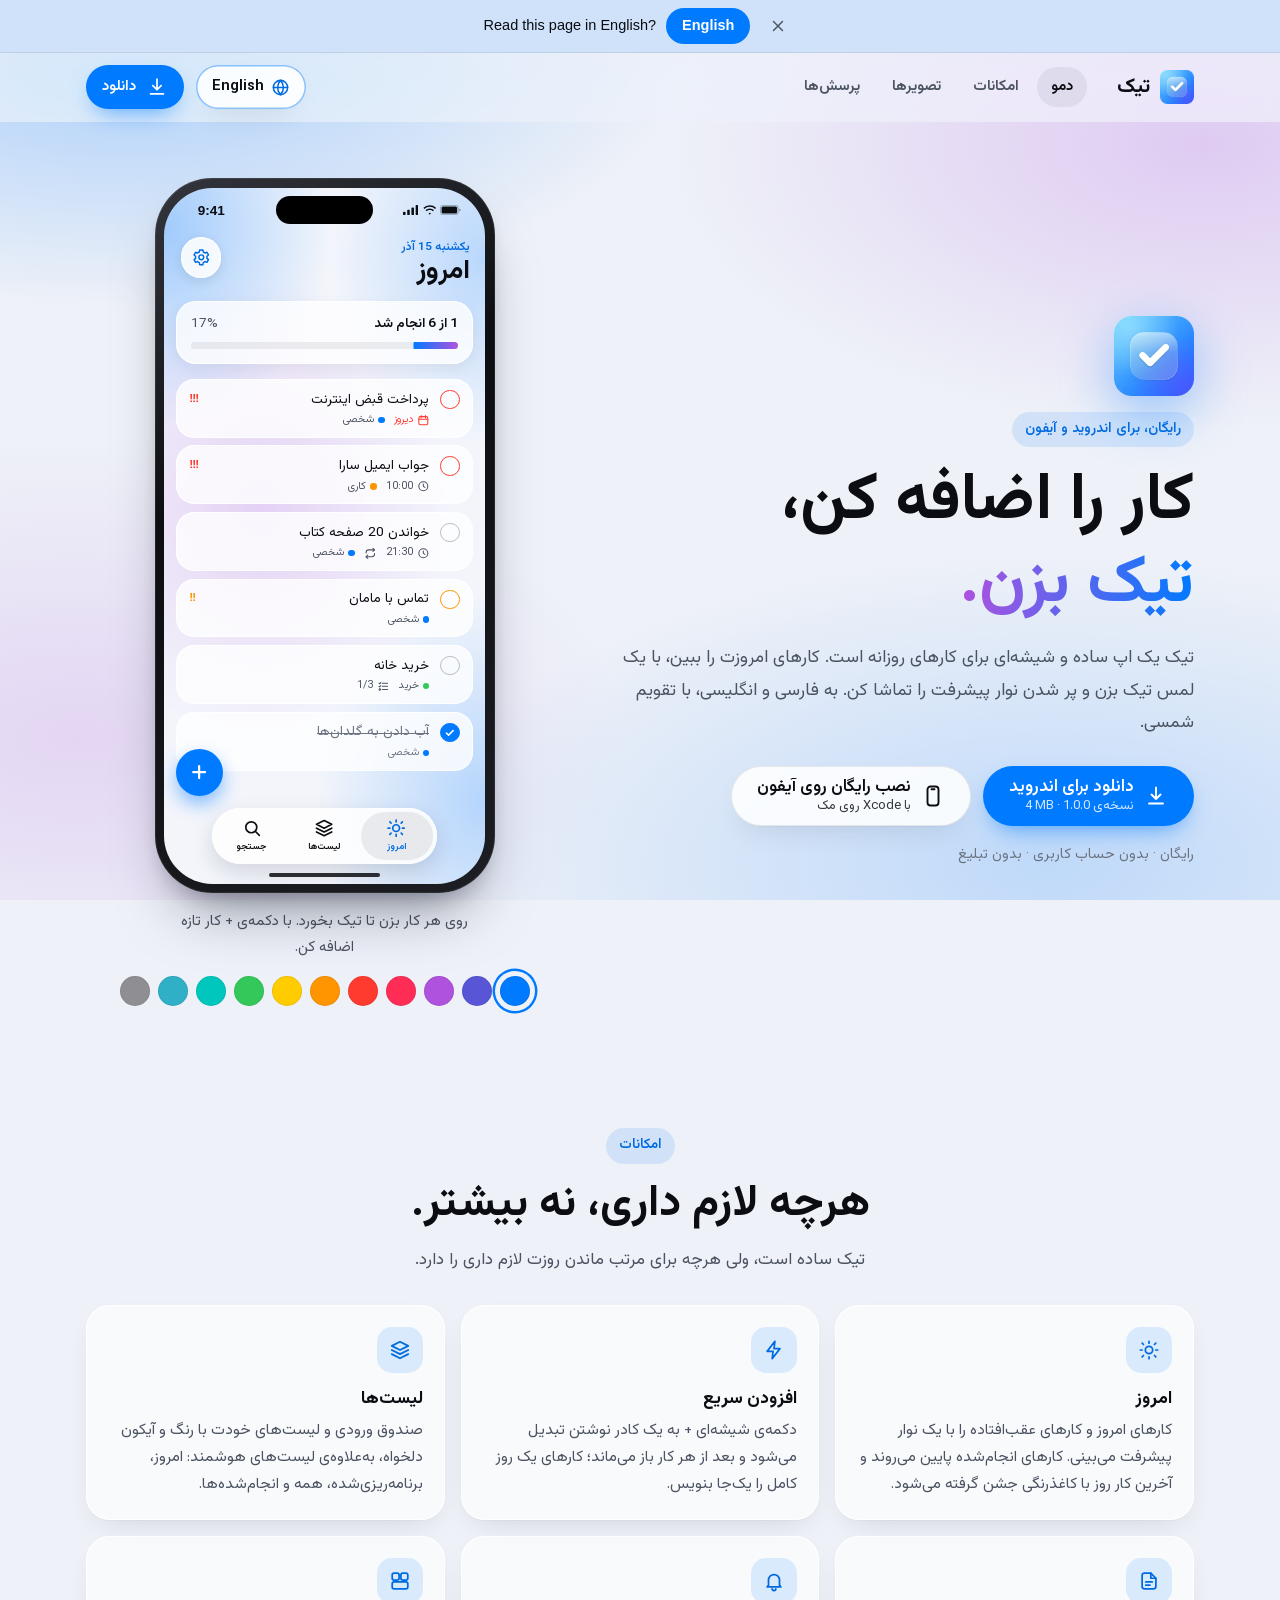
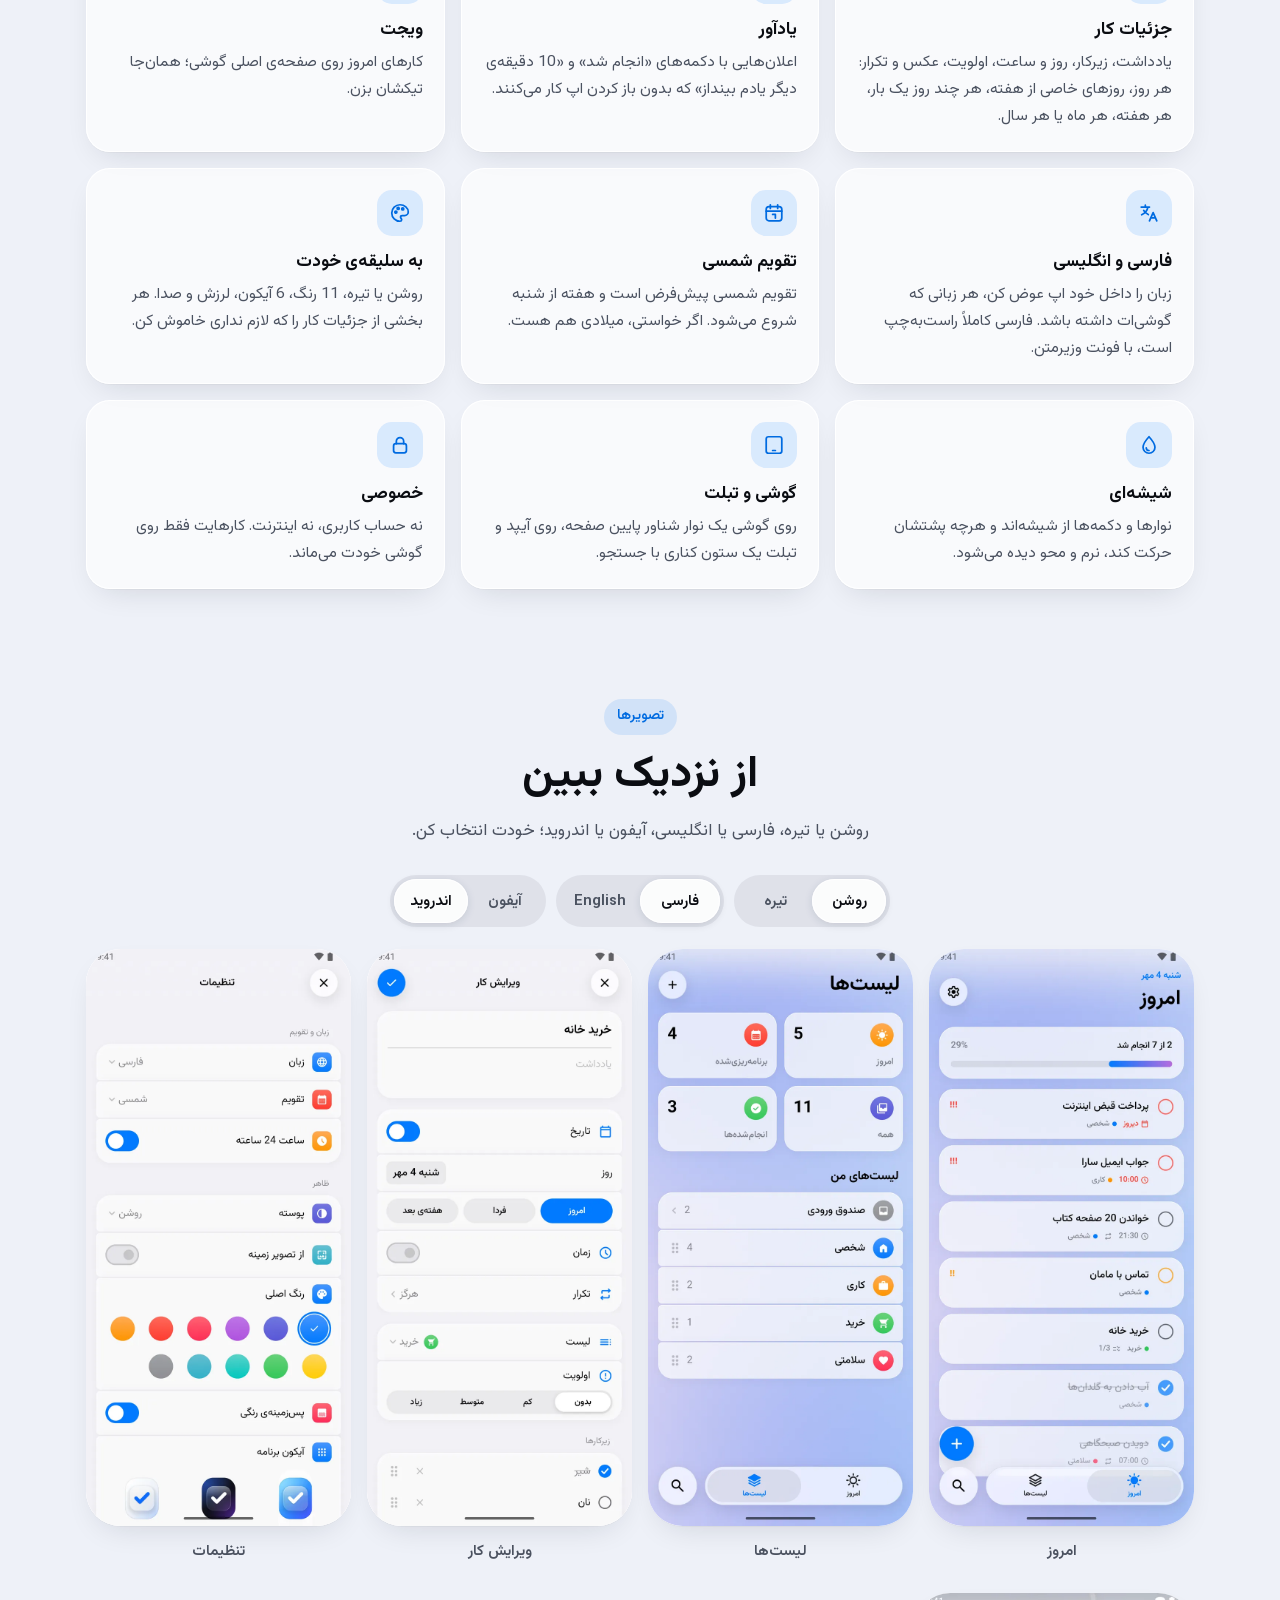
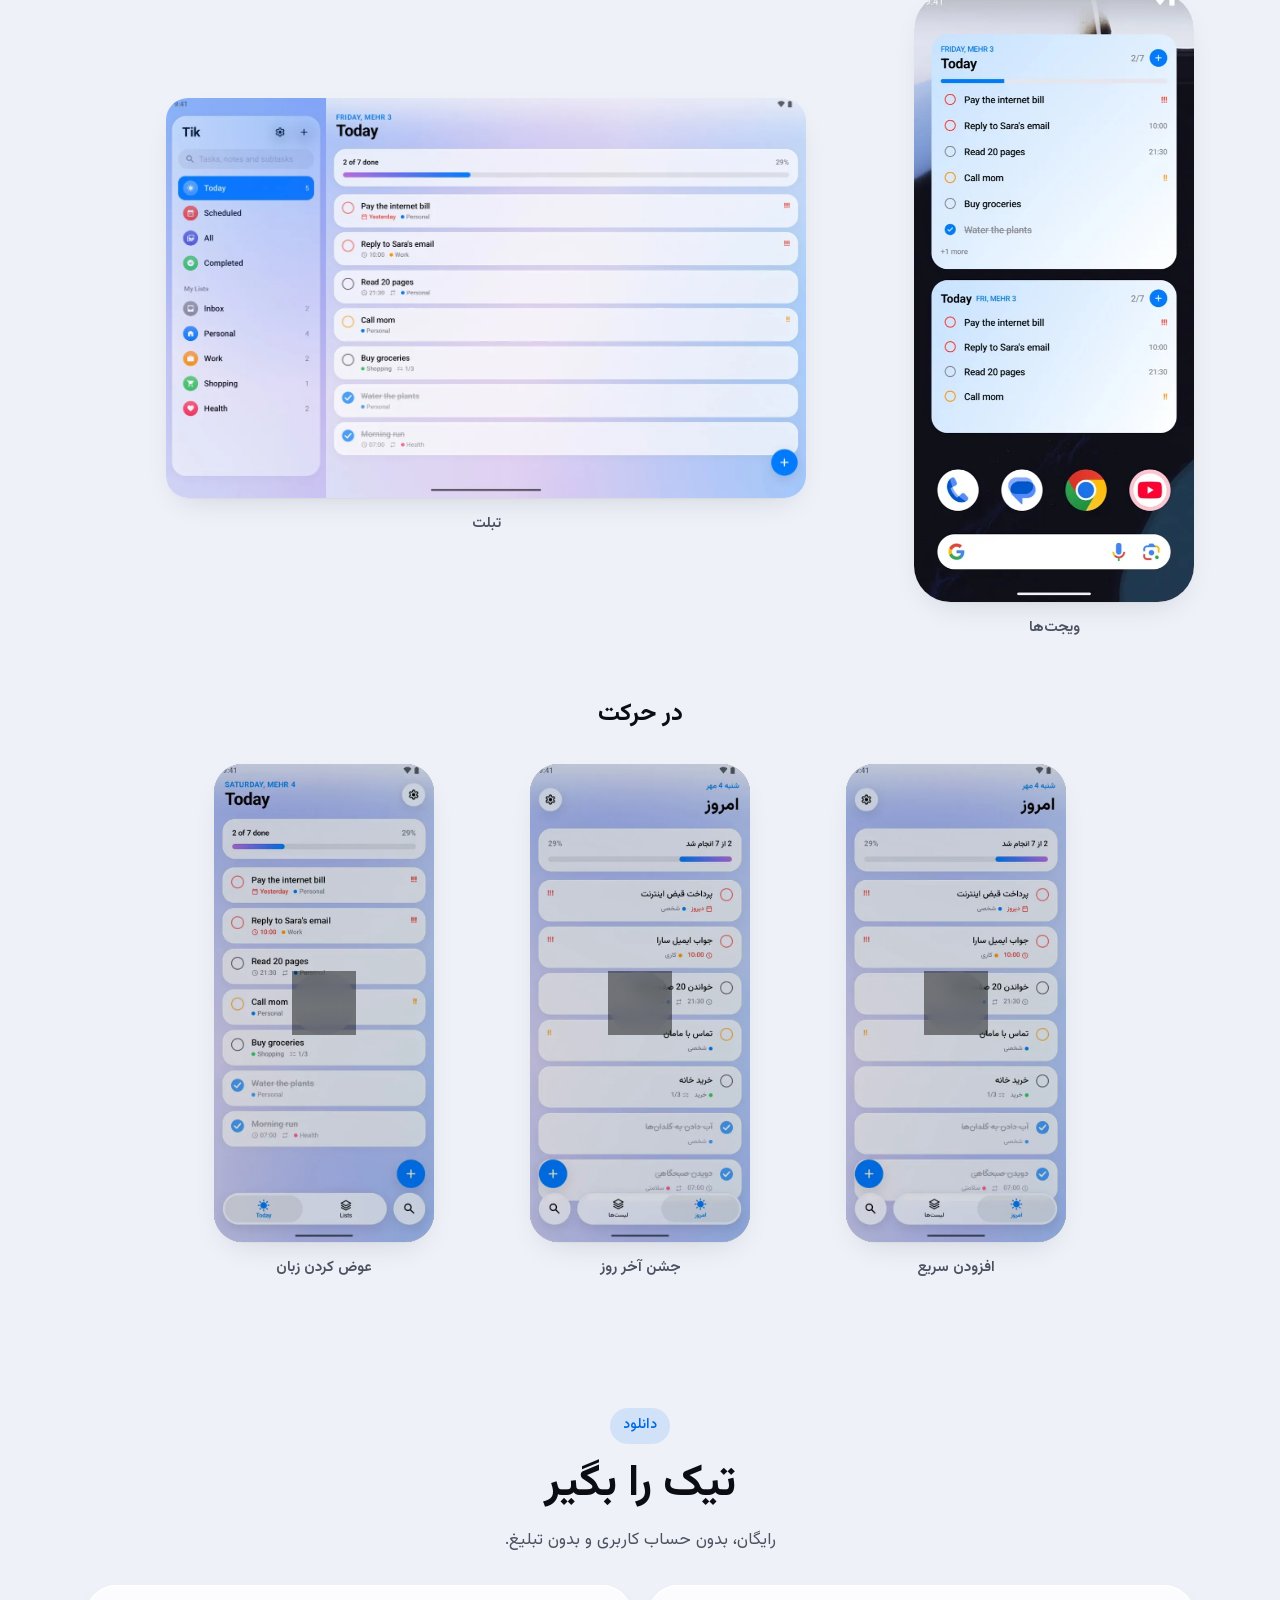
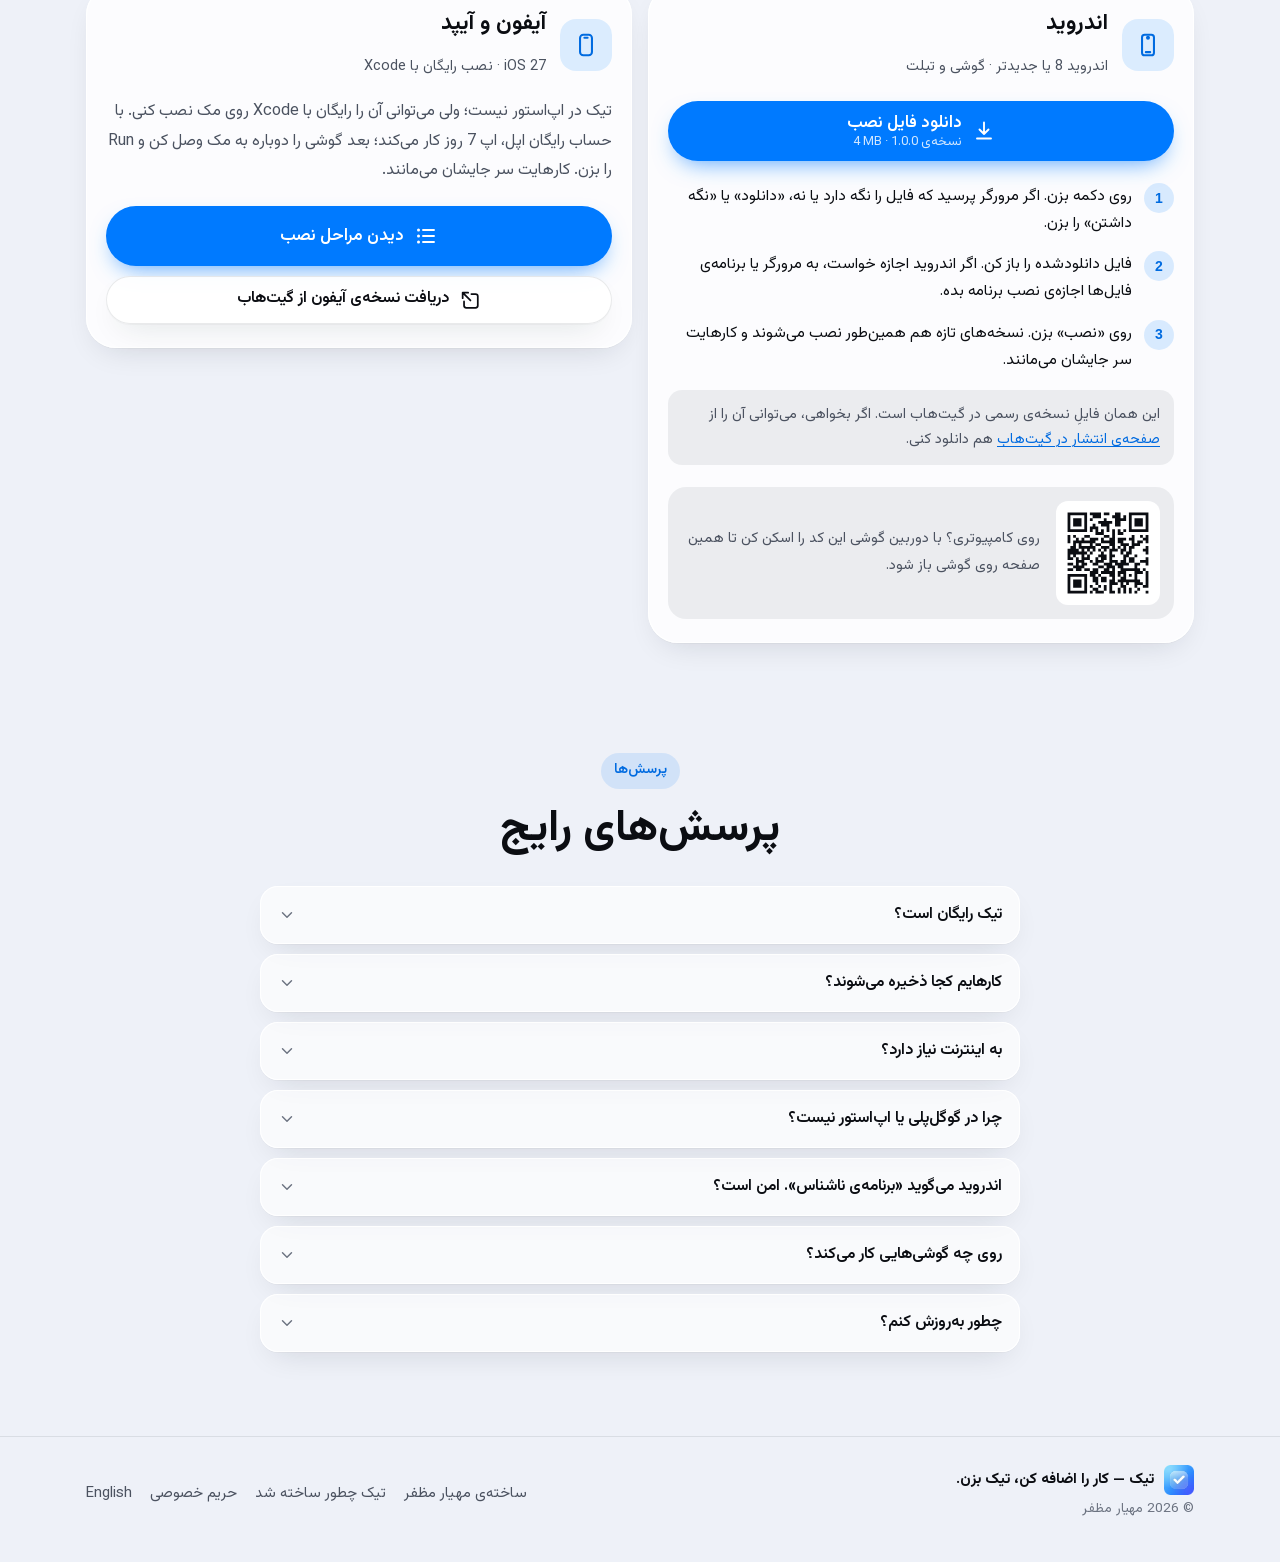
==== index.html @ b5f02477 "Add the Tik website Farsi and English pages for Tik, built phone first: a live demo of the Today scr" ====
<!DOCTYPE html>
<html lang="fa" dir="rtl">
<head>
<meta charset="utf-8">
<meta name="viewport" content="width=device-width, initial-scale=1, viewport-fit=cover">
<script>
/* Runs before the page is drawn: the remembered language, the "English?" bar,
   the visitor's phone, in-app browsers and the saved color. */
(function () {
  var r = document.documentElement, L = r.lang, saved = {};
  try {
    if (/[?&]lang=fa\b/.test(location.search)) {
      localStorage.setItem('tik-lang', 'fa');
      history.replaceState(null, '', location.pathname + location.hash);
    }
    saved.lang = localStorage.getItem('tik-lang');
    saved.bar = localStorage.getItem('tik-langbar');
    saved.accent = localStorage.getItem('tik-accent');
  } catch (e) {}
  if (L === 'fa' && saved.lang === 'en') { location.replace('/en' + location.pathname + location.hash); return; }
  var langs = navigator.languages && navigator.languages.length ? navigator.languages : [navigator.language || ''];
  var fa = false;
  for (var i = 0; i < langs.length; i++) if (/^fa\b/i.test(langs[i])) fa = true;
  if (saved.bar !== 'closed' && ((L === 'fa' && !fa) || (L === 'en' && fa && saved.lang !== 'en'))) r.className += ' show-langbar';
  var ua = navigator.userAgent || '';
  r.setAttribute('data-device', /Android/i.test(ua) ? 'android' : (/iPhone|iPad|iPod/i.test(ua) || (/Macintosh/.test(ua) && navigator.maxTouchPoints > 1)) ? 'iphone' : 'other');
  if (/Telegram|Instagram|FBAN|FBAV|Line\/|; wv\)/i.test(ua) || window.TelegramWebviewProxy) r.className += ' inapp';
  if (saved.accent && /^[a-z]+$/.test(saved.accent)) r.setAttribute('data-accent', saved.accent);
  r.className += ' js';
})();
</script>

<title>تیک — اپ ساده&zwnj;ی کارهای روزانه برای اندروید و آیفون</title>
<meta name="description" content="تیک یک اپ رایگان و ساده برای کارهای روزانه است، برای اندروید و آیفون: شیشه&zwnj;ای و آرام، فارسی و انگلیسی با تقویم شمسی، با یادآور و ویجت. بدون حساب کاربری و بدون تبلیغ.">
<meta name="author" content="مهیار مظفر">
<link rel="canonical" href="https://tik.mahyarmozafar.ir/">
<link rel="alternate" hreflang="fa" href="https://tik.mahyarmozafar.ir/">
<link rel="alternate" hreflang="en" href="https://tik.mahyarmozafar.ir/en/">
<link rel="alternate" hreflang="x-default" href="https://tik.mahyarmozafar.ir/">
<meta name="color-scheme" content="light dark">
<meta name="theme-color" media="(prefers-color-scheme: light)" content="#EEF1F8">
<meta name="theme-color" media="(prefers-color-scheme: dark)" content="#07080D">
<link rel="icon" href="/favicon.ico" sizes="16x16 32x32 48x48">
<link rel="icon" type="image/png" sizes="96x96" href="/assets/icons/favicon-96.png">
<link rel="apple-touch-icon" href="/assets/icons/apple-touch-icon.png">
<link rel="manifest" href="/site.webmanifest">
<link rel="preload" href="/assets/fonts/vazirmatn-arabic-400.woff2" as="font" type="font/woff2" crossorigin>
<link rel="preload" href="/assets/fonts/vazirmatn-arabic-700.woff2" as="font" type="font/woff2" crossorigin>
<link rel="stylesheet" href="/css/style.css">

<meta property="og:type" content="website">
<meta property="og:site_name" content="تیک">
<meta property="og:locale" content="fa_IR">
<meta property="og:locale:alternate" content="en_US">
<meta property="og:title" content="تیک — کار را اضافه کن، تیک بزن.">
<meta property="og:description" content="اپ ساده و شیشه&zwnj;ای کارهای روزانه برای اندروید و آیفون. فارسی و انگلیسی، با تقویم شمسی. رایگان، بدون حساب کاربری و بدون تبلیغ.">
<meta property="og:url" content="https://tik.mahyarmozafar.ir/">
<meta property="og:image" content="https://tik.mahyarmozafar.ir/assets/og/og-fa.jpg">
<meta property="og:image:width" content="1200">
<meta property="og:image:height" content="630">
<meta property="og:image:alt" content="اپ تیک روی آیفون و اندروید">
<meta name="twitter:card" content="summary_large_image">

<script type="application/ld+json">
{
  "@context": "https://schema.org",
  "@type": "MobileApplication",
  "name": "تیک",
  "alternateName": "Tik",
  "url": "https://tik.mahyarmozafar.ir/",
  "description": "یک اپ ساده و شیشه‌ای برای کارهای روزانه، برای اندروید و آیفون.",
  "inLanguage": ["fa", "en"],
  "applicationCategory": "ProductivityApplication",
  "operatingSystem": "Android 8.0+, iOS 27",
  "softwareVersion": "1.0.0",
  "downloadUrl": "https://tik.mahyarmozafar.ir/download/Tik.apk",
  "image": "https://tik.mahyarmozafar.ir/assets/icons/icon-512.png",
  "screenshot": "https://tik.mahyarmozafar.ir/assets/shots/ios/fa-light-today.webp",
  "isAccessibleForFree": true,
  "offers": { "@type": "Offer", "price": "0", "priceCurrency": "USD" },
  "author": { "@type": "Person", "name": "Mahyar Mozafar", "url": "https://mahyarmozafar.ir/" }
}
</script>
<script src="/js/main.js" defer></script>
<script src="/js/demo.js" defer></script>
</head>
<body class="has-tabbar">
<svg width="0" height="0" style="position:absolute" aria-hidden="true" focusable="false">
  <symbol id="i-globe" viewBox="0 0 24 24"><circle cx="12" cy="12" r="9"/><path d="M3 12h18M12 3c2.4 2.6 3.7 5.6 3.7 9s-1.3 6.4-3.7 9c-2.4-2.6-3.7-5.6-3.7-9S9.6 5.6 12 3z"/></symbol>
  <symbol id="i-download" viewBox="0 0 24 24"><path d="M12 3.5v11.5M7.5 10.5 12 15l4.5-4.5M5 19.5h14"/></symbol>
  <symbol id="i-iphone" viewBox="0 0 24 24"><rect x="6.5" y="2.5" width="11" height="19" rx="3"/><path d="M10.5 5.3h3"/></symbol>
  <symbol id="i-android" viewBox="0 0 24 24"><rect x="6.5" y="2.5" width="11" height="19" rx="2.4"/><circle cx="12" cy="5.4" r=".9"/><path d="M10 18.6h4"/></symbol>
  <symbol id="i-sun" viewBox="0 0 24 24"><circle cx="12" cy="12" r="4"/><path d="M12 2.5v2M12 19.5v2M4.6 4.6 6 6M18 18l1.4 1.4M2.5 12h2M19.5 12h2M4.6 19.4 6 18M18 6l1.4-1.4"/></symbol>
  <symbol id="i-sparkle" viewBox="0 0 24 24"><path d="M11 3.5 12.9 9l5.6 1.9-5.6 1.9L11 18.4l-1.9-5.6L3.5 10.9 9.1 9z"/><path d="M18.5 14.5l.9 2.4 2.4.9-2.4.9-.9 2.4-.9-2.4-2.4-.9 2.4-.9z"/></symbol>
  <symbol id="i-photo" viewBox="0 0 24 24"><rect x="3" y="4" width="18" height="16" rx="3.2"/><circle cx="9" cy="9.8" r="1.8"/><path d="m21 15.5-4.8-4.8L7 20"/></symbol>
  <symbol id="i-gear" viewBox="0 0 24 24"><circle cx="12" cy="12" r="3.1"/><path d="M19.3 13.4a7.6 7.6 0 0 0 0-2.8l2-1.6-2-3.5-2.4 1a7.4 7.4 0 0 0-2.4-1.4L14.1 2.5H9.9l-.4 2.6a7.4 7.4 0 0 0-2.4 1.4l-2.4-1-2 3.5 2 1.6a7.6 7.6 0 0 0 0 2.8l-2 1.6 2 3.5 2.4-1a7.4 7.4 0 0 0 2.4 1.4l.4 2.6h4.2l.4-2.6a7.4 7.4 0 0 0 2.4-1.4l2.4 1 2-3.5z"/></symbol>
  <symbol id="i-plus" viewBox="0 0 24 24"><path d="M12 5v14M5 12h14"/></symbol>
  <symbol id="i-x" viewBox="0 0 24 24"><path d="M6 6l12 12M18 6 6 18"/></symbol>
  <symbol id="i-chevron" viewBox="0 0 24 24"><path d="m6 9 6 6 6-6"/></symbol>
  <symbol id="i-calendar" viewBox="0 0 24 24"><rect x="3.5" y="5" width="17" height="15.5" rx="3"/><path d="M3.5 10h17M8 3v4M16 3v4"/></symbol>
  <symbol id="i-clock" viewBox="0 0 24 24"><circle cx="12" cy="12" r="8.5"/><path d="M12 7.5V12l3 2"/></symbol>
  <symbol id="i-repeat" viewBox="0 0 24 24"><path d="m17 2.5 3 3-3 3"/><path d="M4 11.5v-1a5 5 0 0 1 5-5h11"/><path d="m7 21.5-3-3 3-3"/><path d="M20 12.5v1a5 5 0 0 1-5 5H4"/></symbol>
  <symbol id="i-subtasks" viewBox="0 0 24 24"><path d="M10 6h10M10 12h10M10 18h10"/><path d="m3.8 6 1.2 1.2 2.2-2.4M3.8 12l1.2 1.2 2.2-2.4"/><circle cx="5.3" cy="18" r="1.3"/></symbol>
  <symbol id="i-bell" viewBox="0 0 24 24"><path d="M6 16.5V11a6 6 0 0 1 12 0v5.5l1.5 2h-15z"/><path d="M10 20.5a2 2 0 0 0 4 0"/></symbol>
  <symbol id="i-widget" viewBox="0 0 24 24"><rect x="3.5" y="3.5" width="7.5" height="7.5" rx="2"/><rect x="13" y="3.5" width="7.5" height="7.5" rx="2"/><rect x="3.5" y="13" width="17" height="7.5" rx="2"/></symbol>
  <symbol id="i-lists" viewBox="0 0 24 24"><path d="M12 3 3 7.5l9 4.5 9-4.5z"/><path d="m3 12 9 4.5 9-4.5"/><path d="m3 16.5 9 4.5 9-4.5"/></symbol>
  <symbol id="i-note" viewBox="0 0 24 24"><path d="M14 3.5H7A2.5 2.5 0 0 0 4.5 6v12A2.5 2.5 0 0 0 7 20.5h10a2.5 2.5 0 0 0 2.5-2.5V9z"/><path d="M14 3.5V9h5.5M8.5 13h7M8.5 16.5h4.5"/></symbol>
  <symbol id="i-bolt" viewBox="0 0 24 24"><path d="M13 2.5 4.5 13.5H11l-1 8 8.5-11H12z"/></symbol>
  <symbol id="i-translate" viewBox="0 0 24 24"><path d="M3.5 5.5h9M8 3.5v2M10.8 5.5c-.6 3.6-3 6.6-6.8 8.4"/><path d="M6.2 9.2c1 2 2.8 3.6 5 4.5"/><path d="m12.5 20.5 4-9 4 9M14 17.3h5"/></symbol>
  <symbol id="i-shamsi" viewBox="0 0 24 24"><rect x="3.5" y="5" width="17" height="15.5" rx="3"/><path d="M3.5 10h17M8 3v4M16 3v4M10.5 13.5h3v4"/></symbol>
  <symbol id="i-palette" viewBox="0 0 24 24"><path d="M12 3a9 9 0 1 0 0 18c1.2 0 1.8-.8 1.8-1.7 0-1.3-1.2-1.6-1.2-2.8 0-1 .8-1.7 1.8-1.7H17a4 4 0 0 0 4-4C21 6.5 17 3 12 3z"/><circle cx="7.5" cy="11" r="1.1"/><circle cx="10" cy="7" r="1.1"/><circle cx="15" cy="7.5" r="1.1"/></symbol>
  <symbol id="i-drop" viewBox="0 0 24 24"><path d="M12 3s6.5 7 6.5 11.5a6.5 6.5 0 0 1-13 0C5.5 10 12 3 12 3z"/><path d="M9 15a3 3 0 0 0 3 3"/></symbol>
  <symbol id="i-tablet" viewBox="0 0 24 24"><rect x="3.5" y="3" width="17" height="18" rx="2.5"/><path d="M10.5 18h3"/></symbol>
  <symbol id="i-lock" viewBox="0 0 24 24"><rect x="5" y="10.5" width="14" height="10" rx="2.5"/><path d="M8 10.5V8a4 4 0 0 1 8 0v2.5"/></symbol>
  <symbol id="i-copy" viewBox="0 0 24 24"><rect x="8.5" y="8.5" width="12" height="12" rx="2.5"/><path d="M15.5 8.5V6A2.5 2.5 0 0 0 13 3.5H6A2.5 2.5 0 0 0 3.5 6v7A2.5 2.5 0 0 0 6 15.5h2.5"/></symbol>
  <symbol id="i-external" viewBox="0 0 24 24"><path d="M14 4h6v6M20 4l-8.5 8.5"/><path d="M18.5 13.5V18a2.5 2.5 0 0 1-2.5 2.5H6A2.5 2.5 0 0 1 3.5 18V8A2.5 2.5 0 0 1 6 5.5h4.5"/></symbol>
  <symbol id="i-code" viewBox="0 0 24 24"><path d="m8.5 8-4 4 4 4M15.5 8l4 4-4 4M13.5 5l-3 14"/></symbol>
  <symbol id="i-steps" viewBox="0 0 24 24"><path d="M9 6h11M9 12h11M9 18h11"/><path d="M4.5 6h.01M4.5 12h.01M4.5 18h.01" stroke-width="3"/></symbol>
  <symbol id="i-search" viewBox="0 0 24 24"><circle cx="11" cy="11" r="6.5"/><path d="m16 16 4.5 4.5"/></symbol>
  <symbol id="i-play" viewBox="0 0 24 24"><path d="M7.5 5.2v13.6L18.8 12z" fill="currentColor" stroke="none"/></symbol>
  <symbol id="i-seal" viewBox="0 0 24 24"><path d="M12 2.8l2.1 1.6 2.6-.3 1 2.4 2.4 1-.3 2.6 1.6 2.1-1.6 2.1.3 2.6-2.4 1-1 2.4-2.6-.3L12 21.2l-2.1-1.6-2.6.3-1-2.4-2.4-1 .3-2.6L2.8 12l1.6-2.1-.3-2.6 2.4-1 1-2.4 2.6.3z" fill="currentColor" stroke="none"/><path d="m8.4 12.2 2.4 2.4 4.8-4.9" stroke="#fff" stroke-width="2.2"/></symbol>
</svg>

<a class="skip" href="#main">رفتن به محتوای اصلی</a>
<div class="glow" aria-hidden="true"></div>

<div class="langbar" lang="en" dir="ltr" role="region" aria-label="Language">
  <p>Read this page in English?</p>
  <a class="langbar__go" href="/en/" hreflang="en" data-lang="en">English</a>
  <button class="langbar__close" type="button" aria-label="Close" data-langbar-close><svg class="i"><use href="#i-x"/></svg></button>
</div>

<header class="topbar" id="topbar">
  <div class="wrap topbar__in">
    <a class="brand" href="#top"><img src="/assets/icons/tik-96.webp" width="34" height="34" alt=""><span>تیک</span></a>
    <nav class="topnav" aria-label="بخش&zwnj;های صفحه">
      <a href="#demo">دمو</a>
      <a href="#features">امکانات</a>
      <a href="#screens">تصویرها</a>
      <a href="#faq">پرسش&zwnj;ها</a>
    </nav>
    <span class="topbar__spacer"></span>
    <a class="lang-btn" href="/en/" hreflang="en" lang="en" data-lang="en"><svg class="i"><use href="#i-globe"/></svg>English</a>
    <a class="btn btn--accent btn--sm topbar__dl" href="#download"><svg class="i"><use href="#i-download"/></svg>دانلود</a>
  </div>
</header>

<main id="main">
  <section class="wrap hero" id="top" aria-labelledby="hero-title">
    <div class="hero__text">
      <img class="hero__icon" src="/assets/icons/tik-288.webp" width="92" height="92" alt="آیکون اپ تیک">
      <span class="pill">رایگان، برای اندروید و آیفون</span>
      <h1 id="hero-title">کار را اضافه کن، <span class="grad">تیک بزن.</span></h1>
      <p class="hero__sub">تیک یک اپ ساده و شیشه&zwnj;ای برای کارهای روزانه است. کارهای امروزت را ببین، با یک لمس تیک بزن و پر شدن نوار پیشرفت را تماشا کن. به فارسی و انگلیسی، با تقویم شمسی.</p>
      <div class="hero__cta">
        <a class="btn btn--accent btn--lg cta-android" href="/download/Tik.apk" download="Tik-1.0.0.apk" data-apk data-count="download-android-hero">
          <svg class="i"><use href="#i-download"/></svg>
          <span class="btn__text"><span>دانلود برای اندروید</span><span class="btn__meta" data-apk-meta>نسخه&zwnj;ی <bdi>1.0.0</bdi> · <bdi>4 MB</bdi></span></span>
        </a>
        <button class="btn btn--glass btn--lg cta-ios" type="button" data-sheet="ios-sheet" data-count="ios-steps-hero">
          <svg class="i"><use href="#i-iphone"/></svg>
          <span class="btn__text"><span>نصب رایگان روی آیفون</span><span class="btn__meta">با <bdi>Xcode</bdi> روی مک</span></span>
        </button>
      </div>
      <div class="inapp-hint" role="note">
        <strong>دانلود ممکن است اینجا کار نکند.</strong>
        این صفحه داخل یک برنامه (مثل تلگرام یا اینستاگرام) باز شده. برای دانلود، آن را در کروم باز کن: دکمه&zwnj;ی <bdi>⋮</bdi> یا <bdi>…</bdi> بالای صفحه را بزن و «باز کردن در مرورگر» (<bdi>Open in browser</bdi>) را انتخاب کن.
        <button class="btn btn--glass btn--sm" type="button" data-copy-link><svg class="i"><use href="#i-copy"/></svg><span>کپی لینک</span></button>
      </div>
      <p class="hero__trust">رایگان · بدون حساب کاربری · بدون تبلیغ</p>
    </div>

    <div class="demo" id="demo">
      <div class="phone" role="group" aria-label="دموی زنده&zwnj;ی تیک">
        <div class="phone__screen">
          <div class="app" data-demo>
            <div class="app__status" dir="ltr" aria-hidden="true">
              <span>9:41</span>
              <span class="app__island"></span>
              <span class="app__sys">
                <svg viewBox="0 0 18 12"><rect x="0" y="8" width="3" height="4" rx="1"/><rect x="5" y="5.5" width="3" height="6.5" rx="1"/><rect x="10" y="3" width="3" height="9" rx="1"/><rect x="15" y="0" width="3" height="12" rx="1"/></svg>
                <svg viewBox="0 0 16 12"><path d="M8 2.2c2.4 0 4.6.9 6.3 2.5l1.2-1.3A10.6 10.6 0 0 0 8 .4 10.6 10.6 0 0 0 .5 3.4l1.2 1.3A8.8 8.8 0 0 1 8 2.2zm0 3.6c1.4 0 2.8.5 3.8 1.5L13 6a7.4 7.4 0 0 0-10 0l1.2 1.3A5.4 5.4 0 0 1 8 5.8zm0 3.5a2 2 0 0 0-1.4.6L8 11.6l1.4-1.7A2 2 0 0 0 8 9.3z"/></svg>
                <svg viewBox="0 0 27 13"><rect x=".5" y=".5" width="23" height="12" rx="3.5" fill="none" stroke="currentColor" opacity=".4"/><rect x="2" y="2" width="20" height="9" rx="2"/><path d="M25 4.5v4c.8-.3 1.5-1.1 1.5-2s-.7-1.7-1.5-2z" opacity=".45"/></svg>
              </span>
            </div>
            <div class="app__head">
              <div>
                <p class="app__date" id="demo-date">شنبه 4 مهر</p>
                <script>try{document.getElementById('demo-date').textContent=new Intl.DateTimeFormat('fa-IR-u-ca-persian-nu-latn',{weekday:'long',day:'numeric',month:'long'}).format(new Date())}catch(e){}</script>
                <p class="app__title">امروز</p>
              </div>
              <button class="app__gear" type="button" data-sheet="colors-sheet" aria-label="تنظیمات: رنگ اپ"><svg class="i"><use href="#i-gear"/></svg></button>
            </div>
            <div class="app__progress" data-demo-progress>
              <div class="app__progress-row">
                <span class="app__count"><svg><use href="#i-seal"/></svg><span data-demo-count aria-live="polite">1 از 6 انجام شد</span></span>
                <span class="app__pct" data-demo-pct>17%</span>
              </div>
              <div class="app__bar"><span data-demo-bar style="--p:.1667"></span></div>
            </div>
            <ul class="app__list" data-demo-list>
              <li class="task" data-id="bill" data-prio="high">
                <button class="task__btn" type="button" role="checkbox" aria-checked="false">
                  <span class="task__check"><svg viewBox="0 0 24 24"><path d="M5 12.5l4.5 4.5L19 7.5"/></svg></span>
                  <span class="task__body">
                    <span class="task__title">پرداخت قبض اینترنت</span>
                    <span class="task__meta"><span class="meta meta--late"><svg><use href="#i-calendar"/></svg>دیروز</span><span class="meta"><i class="meta__dot" style="--c:var(--blue)"></i>شخصی</span></span>
                  </span>
                  <span class="task__prio" aria-hidden="true">!!!</span>
                </button>
              </li>
              <li class="task" data-id="email" data-prio="high">
                <button class="task__btn" type="button" role="checkbox" aria-checked="false">
                  <span class="task__check"><svg viewBox="0 0 24 24"><path d="M5 12.5l4.5 4.5L19 7.5"/></svg></span>
                  <span class="task__body">
                    <span class="task__title">جواب ایمیل سارا</span>
                    <span class="task__meta"><span class="meta"><svg><use href="#i-clock"/></svg><bdi>10:00</bdi></span><span class="meta"><i class="meta__dot" style="--c:var(--orange)"></i>کاری</span></span>
                  </span>
                  <span class="task__prio" aria-hidden="true">!!!</span>
                </button>
              </li>
              <li class="task" data-id="read">
                <button class="task__btn" type="button" role="checkbox" aria-checked="false">
                  <span class="task__check"><svg viewBox="0 0 24 24"><path d="M5 12.5l4.5 4.5L19 7.5"/></svg></span>
                  <span class="task__body">
                    <span class="task__title">خواندن <bdi>20</bdi> صفحه کتاب</span>
                    <span class="task__meta"><span class="meta"><svg><use href="#i-clock"/></svg><bdi>21:30</bdi></span><span class="meta"><svg><use href="#i-repeat"/></svg></span><span class="meta"><i class="meta__dot" style="--c:var(--blue)"></i>شخصی</span></span>
                  </span>
                  <span class="task__prio" aria-hidden="true"></span>
                </button>
              </li>
              <li class="task" data-id="mom" data-prio="medium">
                <button class="task__btn" type="button" role="checkbox" aria-checked="false">
                  <span class="task__check"><svg viewBox="0 0 24 24"><path d="M5 12.5l4.5 4.5L19 7.5"/></svg></span>
                  <span class="task__body">
                    <span class="task__title">تماس با مامان</span>
                    <span class="task__meta"><span class="meta"><i class="meta__dot" style="--c:var(--blue)"></i>شخصی</span></span>
                  </span>
                  <span class="task__prio" aria-hidden="true">!!</span>
                </button>
              </li>
              <li class="task" data-id="groceries">
                <button class="task__btn" type="button" role="checkbox" aria-checked="false">
                  <span class="task__check"><svg viewBox="0 0 24 24"><path d="M5 12.5l4.5 4.5L19 7.5"/></svg></span>
                  <span class="task__body">
                    <span class="task__title">خرید خانه</span>
                    <span class="task__meta"><span class="meta"><i class="meta__dot" style="--c:var(--green)"></i>خرید</span><span class="meta"><svg><use href="#i-subtasks"/></svg><bdi>1/3</bdi></span></span>
                  </span>
                  <span class="task__prio" aria-hidden="true"></span>
                </button>
              </li>
              <li class="task is-done" data-id="plants">
                <button class="task__btn" type="button" role="checkbox" aria-checked="true">
                  <span class="task__check"><svg viewBox="0 0 24 24"><path d="M5 12.5l4.5 4.5L19 7.5"/></svg></span>
                  <span class="task__body">
                    <span class="task__title">آب دادن به گلدان&zwnj;ها</span>
                    <span class="task__meta"><span class="meta"><i class="meta__dot" style="--c:var(--blue)"></i>شخصی</span></span>
                  </span>
                  <span class="task__prio" aria-hidden="true"></span>
                </button>
              </li>
            </ul>
            <div class="app__quick">
              <form class="quick" data-demo-form>
                <input class="quick__input" type="text" enterkeyhint="done" autocomplete="off" maxlength="60" placeholder="کار جدید" aria-label="کار جدید" tabindex="-1" data-demo-input>
              </form>
              <button class="fab" type="button" aria-label="افزودن کار" aria-expanded="false" data-demo-fab><svg viewBox="0 0 24 24"><path d="M12 5v14M5 12h14"/></svg></button>
            </div>
            <div class="app__tabs" aria-hidden="true">
              <span class="app__tab is-active"><svg><use href="#i-sun"/></svg>امروز</span>
              <span class="app__tab" data-demo-tab><svg><use href="#i-lists"/></svg>لیست&zwnj;ها</span>
              <span class="app__tab" data-demo-tab><svg><use href="#i-search"/></svg>جستجو</span>
            </div>
            <p class="app__toast" role="status" data-demo-toast></p>
            <canvas class="app__confetti" aria-hidden="true" data-demo-confetti></canvas>
            <span class="app__home" aria-hidden="true"></span>
          </div>
        </div>
      </div>
      <p class="demo__hint">روی هر کار بزن تا تیک بخورد. با دکمه&zwnj;ی <bdi>+</bdi> کار تازه اضافه کن.</p>
      <div class="colors">
        <button class="btn btn--glass btn--sm colors__btn" type="button" data-sheet="colors-sheet"><span class="swatch" aria-hidden="true"></span>عوض کردن رنگ</button>
        <div class="colors__dots" role="group" aria-label="رنگ اصلی" data-color-dots></div>
      </div>
    </div>
  </section>

  <section class="wrap section" id="features" aria-labelledby="features-title">
    <div class="section__head">
      <span class="pill">امکانات</span>
      <h2 id="features-title">هرچه لازم داری، نه بیشتر.</h2>
      <p>تیک ساده است، ولی هرچه برای مرتب ماندن روزت لازم داری را دارد.</p>
    </div>
    <div class="features">
      <article class="card feature"><span class="feature__icon"><svg class="i"><use href="#i-sun"/></svg></span><h3>امروز</h3><p>کارهای امروز و کارهای عقب&zwnj;افتاده را با یک نوار پیشرفت می&zwnj;بینی. کارهای انجام&zwnj;شده پایین می&zwnj;روند و آخرین کار روز با کاغذرنگی جشن گرفته می&zwnj;شود.</p></article>
      <article class="card feature"><span class="feature__icon"><svg class="i"><use href="#i-bolt"/></svg></span><h3>افزودن سریع</h3><p>دکمه&zwnj;ی شیشه&zwnj;ای <bdi>+</bdi> به یک کادر نوشتن تبدیل می&zwnj;شود و بعد از هر کار باز می&zwnj;ماند؛ کارهای یک روز کامل را یک&zwnj;جا بنویس.</p></article>
      <article class="card feature"><span class="feature__icon"><svg class="i"><use href="#i-lists"/></svg></span><h3>لیست&zwnj;ها</h3><p>صندوق ورودی و لیست&zwnj;های خودت با رنگ و آیکون دلخواه، به&zwnj;علاوه&zwnj;ی لیست&zwnj;های هوشمند: امروز، برنامه&zwnj;ریزی&zwnj;شده، همه و انجام&zwnj;شده&zwnj;ها.</p></article>
      <article class="card feature"><span class="feature__icon"><svg class="i"><use href="#i-note"/></svg></span><h3>جزئیات کار</h3><p>یادداشت، زیرکار، روز و ساعت، اولویت، عکس و تکرار: هر روز، روزهای خاصی از هفته، هر چند روز یک بار، هر هفته، هر ماه یا هر سال.</p></article>
      <article class="card feature"><span class="feature__icon"><svg class="i"><use href="#i-bell"/></svg></span><h3>یادآور</h3><p>اعلان&zwnj;هایی با دکمه&zwnj;های «انجام شد» و «<bdi>10</bdi> دقیقه&zwnj;ی دیگر یادم بینداز» که بدون باز کردن اپ کار می&zwnj;کنند.</p></article>
      <article class="card feature"><span class="feature__icon"><svg class="i"><use href="#i-widget"/></svg></span><h3>ویجت</h3><p>کارهای امروز روی صفحه&zwnj;ی اصلی گوشی؛ همان&zwnj;جا تیکشان بزن.</p></article>
      <article class="card feature"><span class="feature__icon"><svg class="i"><use href="#i-translate"/></svg></span><h3>فارسی و انگلیسی</h3><p>زبان را داخل خود اپ عوض کن، هر زبانی که گوشی&zwnj;ات داشته باشد. فارسی کاملاً راست&zwnj;به&zwnj;چپ است، با فونت وزیرمتن.</p></article>
      <article class="card feature"><span class="feature__icon"><svg class="i"><use href="#i-shamsi"/></svg></span><h3>تقویم شمسی</h3><p>تقویم شمسی پیش&zwnj;فرض است و هفته از شنبه شروع می&zwnj;شود. اگر خواستی، میلادی هم هست.</p></article>
      <article class="card feature"><span class="feature__icon"><svg class="i"><use href="#i-palette"/></svg></span><h3>به سلیقه&zwnj;ی خودت</h3><p>روشن یا تیره، <bdi>11</bdi> رنگ، <bdi>6</bdi> آیکون، لرزش و صدا. هر بخشی از جزئیات کار را که لازم نداری خاموش کن.</p></article>
      <article class="card feature"><span class="feature__icon"><svg class="i"><use href="#i-drop"/></svg></span><h3>شیشه&zwnj;ای</h3><p>نوارها و دکمه&zwnj;ها از شیشه&zwnj;اند و هرچه پشتشان حرکت کند، نرم و محو دیده می&zwnj;شود.</p></article>
      <article class="card feature"><span class="feature__icon"><svg class="i"><use href="#i-tablet"/></svg></span><h3>گوشی و تبلت</h3><p>روی گوشی یک نوار شناور پایین صفحه، روی آیپد و تبلت یک ستون کناری با جستجو.</p></article>
      <article class="card feature"><span class="feature__icon"><svg class="i"><use href="#i-lock"/></svg></span><h3>خصوصی</h3><p>نه حساب کاربری، نه اینترنت. کارهایت فقط روی گوشی خودت می&zwnj;ماند.</p></article>
    </div>
  </section>

  <section class="wrap section" id="screens" aria-labelledby="screens-title">
    <div class="section__head">
      <span class="pill">تصویرها</span>
      <h2 id="screens-title">از نزدیک ببین</h2>
      <p>روشن یا تیره، فارسی یا انگلیسی، آیفون یا اندروید؛ خودت انتخاب کن.</p>
    </div>
    <div class="switches">
      <div class="seg" role="radiogroup" aria-label="حالت نمایش" data-switch="theme">
        <button type="button" role="radio" aria-checked="true" data-value="light">روشن</button>
        <button type="button" role="radio" aria-checked="false" data-value="dark">تیره</button>
        <span class="seg__thumb" aria-hidden="true"></span>
      </div>
      <div class="seg" role="radiogroup" aria-label="زبان اپ" data-switch="lang">
        <button type="button" role="radio" aria-checked="true" data-value="fa">فارسی</button>
        <button type="button" role="radio" aria-checked="false" data-value="en" lang="en">English</button>
        <span class="seg__thumb" aria-hidden="true"></span>
      </div>
      <div class="seg" role="radiogroup" aria-label="گوشی" data-switch="platform">
        <button type="button" role="radio" aria-checked="true" data-value="ios">آیفون</button>
        <button type="button" role="radio" aria-checked="false" data-value="android">اندروید</button>
        <span class="seg__thumb" aria-hidden="true"></span>
      </div>
    </div>
    <div class="gallery" tabindex="0" aria-label="تصویرهای اپ" data-gallery>
      <figure class="shot"><div class="shot__frame"><img src="/assets/shots/ios/fa-light-today.webp" width="506" height="1100" alt="صفحه&zwnj;ی امروز" loading="lazy" decoding="async" data-shot="today"></div><figcaption>امروز</figcaption></figure>
      <figure class="shot"><div class="shot__frame"><img src="/assets/shots/ios/fa-light-lists.webp" width="506" height="1100" alt="لیست&zwnj;ها" loading="lazy" decoding="async" data-shot="lists"></div><figcaption>لیست&zwnj;ها</figcaption></figure>
      <figure class="shot"><div class="shot__frame"><img src="/assets/shots/ios/fa-light-editor.webp" width="506" height="1100" alt="ویرایش کار" loading="lazy" decoding="async" data-shot="editor"></div><figcaption>ویرایش کار</figcaption></figure>
      <figure class="shot"><div class="shot__frame"><img src="/assets/shots/ios/fa-light-settings.webp" width="506" height="1100" alt="تنظیمات" loading="lazy" decoding="async" data-shot="settings"></div><figcaption>تنظیمات</figcaption></figure>
    </div>
    <div class="dots" aria-hidden="true" data-dots><span class="is-active"></span><span></span><span></span><span></span></div>
    <div class="extras">
      <figure class="x-widgets"><div class="shot__frame"><img src="/assets/shots/ios/widgets.webp" width="506" height="1100" alt="ویجت&zwnj;های تیک روی صفحه&zwnj;ی اصلی" loading="lazy" decoding="async" data-extra="widgets"></div><figcaption>ویجت&zwnj;ها</figcaption></figure>
      <figure class="x-tablet"><div class="shot__frame"><img src="/assets/shots/ios/tablet.webp" width="1050" height="1400" alt="تیک روی آیپد با ستون کناری" loading="lazy" decoding="async" data-extra="tablet"></div><figcaption data-tablet-caption>آیپد</figcaption></figure>
    </div>

    <h3 class="sub-head">در حرکت</h3>
    <div class="gallery gallery--3" data-videos>
      <figure class="vid" data-video="quick-add">
        <div class="shot__frame"><video muted loop playsinline preload="none" width="540" height="1174" aria-label="ویدیوی افزودن سریع"></video><button class="vid__play" type="button" aria-label="پخش ویدیو"><span><svg class="i"><use href="#i-play"/></svg></span></button></div>
        <figcaption>افزودن سریع</figcaption>
      </figure>
      <figure class="vid" data-video="confetti">
        <div class="shot__frame"><video muted loop playsinline preload="none" width="540" height="1174" aria-label="ویدیوی جشن آخر روز"></video><button class="vid__play" type="button" aria-label="پخش ویدیو"><span><svg class="i"><use href="#i-play"/></svg></span></button></div>
        <figcaption>جشن آخر روز</figcaption>
      </figure>
      <figure class="vid" data-video="language">
        <div class="shot__frame"><video muted loop playsinline preload="none" width="540" height="1174" aria-label="ویدیوی عوض کردن زبان"></video><button class="vid__play" type="button" aria-label="پخش ویدیو"><span><svg class="i"><use href="#i-play"/></svg></span></button></div>
        <figcaption>عوض کردن زبان</figcaption>
      </figure>
    </div>
    <div class="dots" aria-hidden="true" data-dots-videos><span class="is-active"></span><span></span><span></span></div>
  </section>

  <section class="wrap section" id="download" aria-labelledby="download-title">
    <div class="section__head">
      <span class="pill">دانلود</span>
      <h2 id="download-title">تیک را بگیر</h2>
      <p>رایگان، بدون حساب کاربری و بدون تبلیغ.</p>
    </div>
    <div class="dl-grid">
      <article class="dl-card" id="android" aria-labelledby="android-title">
        <div class="dl-card__head">
          <span class="dl-card__badge"><svg class="i"><use href="#i-android"/></svg></span>
          <div><h3 id="android-title">اندروید</h3><p class="dl-card__req">اندروید <bdi>8</bdi> یا جدیدتر · گوشی و تبلت</p></div>
        </div>
        <a class="btn btn--accent btn--lg" href="/download/Tik.apk" download="Tik-1.0.0.apk" data-apk data-count="download-android">
          <svg class="i"><use href="#i-download"/></svg>
          <span class="btn__text"><span>دانلود فایل نصب</span><span class="btn__meta" data-apk-meta>نسخه&zwnj;ی <bdi>1.0.0</bdi> · <bdi>4 MB</bdi></span></span>
        </a>
        <div class="inapp-hint" role="note">
          <strong>دانلود ممکن است اینجا کار نکند.</strong>
          این صفحه را در کروم باز کن: دکمه&zwnj;ی <bdi>⋮</bdi> یا <bdi>…</bdi> بالای صفحه را بزن و «باز کردن در مرورگر» (<bdi>Open in browser</bdi>) را انتخاب کن.
          <button class="btn btn--glass btn--sm" type="button" data-copy-link><svg class="i"><use href="#i-copy"/></svg><span>کپی لینک</span></button>
        </div>
        <ol class="steps">
          <li><span>روی دکمه بزن. اگر مرورگر پرسید که فایل را نگه دارد یا نه، «دانلود» یا «نگه داشتن» را بزن.</span></li>
          <li><span>فایل دانلودشده را باز کن. اگر اندروید اجازه خواست، به مرورگر یا برنامه&zwnj;ی فایل&zwnj;ها اجازه&zwnj;ی نصب برنامه بده.</span></li>
          <li><span>روی «نصب» بزن. نسخه&zwnj;های تازه هم همین&zwnj;طور نصب می&zwnj;شوند و کارهایت سر جایشان می&zwnj;مانند.</span></li>
        </ol>
        <p class="note">این همان فایلِ نسخه&zwnj;ی رسمی در گیت&zwnj;هاب است. اگر بخواهی، می&zwnj;توانی آن را از <a href="https://github.com/MahyarMozafar/tik-todo-android/releases/latest" rel="noopener">صفحه&zwnj;ی انتشار در گیت&zwnj;هاب</a> هم دانلود کنی.</p>
        <div class="qr">
          <img src="/assets/qr-fa.svg" width="104" height="104" alt="کد QR برای باز کردن همین صفحه روی گوشی" loading="lazy">
          <p>روی کامپیوتری؟ با دوربین گوشی این کد را اسکن کن تا همین صفحه روی گوشی باز شود.</p>
        </div>
      </article>
      <article class="dl-card" id="iphone" aria-labelledby="iphone-title">
        <div class="dl-card__head">
          <span class="dl-card__badge"><svg class="i"><use href="#i-iphone"/></svg></span>
          <div><h3 id="iphone-title">آیفون و آیپد</h3><p class="dl-card__req"><bdi>iOS 27</bdi> · نصب رایگان با <bdi>Xcode</bdi></p></div>
        </div>
        <p>تیک در اپ&zwnj;استور نیست؛ ولی می&zwnj;توانی آن را رایگان با <bdi>Xcode</bdi> روی مک نصب کنی. با حساب رایگان اپل، اپ <bdi>7</bdi> روز کار می&zwnj;کند؛ بعد گوشی را دوباره به مک وصل کن و <bdi>Run</bdi> را بزن. کارهایت سر جایشان می&zwnj;مانند.</p>
        <button class="btn btn--accent btn--lg" type="button" data-sheet="ios-sheet" data-count="ios-steps"><svg class="i"><use href="#i-steps"/></svg>دیدن مراحل نصب</button>
        <a class="btn btn--glass" href="https://github.com/MahyarMozafar/tik-todo-ios" rel="noopener"><svg class="i flip"><use href="#i-external"/></svg>دریافت نسخه&zwnj;ی آیفون از گیت&zwnj;هاب</a>
      </article>
    </div>
  </section>

  <section class="wrap section" id="faq" aria-labelledby="faq-title">
    <div class="section__head">
      <span class="pill">پرسش&zwnj;ها</span>
      <h2 id="faq-title">پرسش&zwnj;های رایج</h2>
    </div>
    <div class="faq">
      <details><summary>تیک رایگان است؟<svg class="i"><use href="#i-chevron"/></svg></summary><div class="answer"><p>بله، کاملاً رایگان. نه تبلیغ دارد، نه حساب کاربری و نه خرید درون&zwnj;برنامه&zwnj;ای.</p></div></details>
      <details><summary>کارهایم کجا ذخیره می&zwnj;شوند؟<svg class="i"><use href="#i-chevron"/></svg></summary><div class="answer"><p>فقط روی گوشی خودت. تیک هیچ&zwnj;وقت به اینترنت وصل نمی&zwnj;شود؛ نسخه&zwnj;ی اندروید حتی اجازه&zwnj;ی استفاده از اینترنت را هم ندارد.</p><p>اگر پشتیبان&zwnj;گیری خود گوشی (گوگل یا <bdi>iCloud</bdi>) روشن باشد، ممکن است مثل بقیه&zwnj;ی برنامه&zwnj;ها از کارهای تیک هم نسخه&zwnj;ی پشتیبان بگیرد.</p></div></details>
      <details><summary>به اینترنت نیاز دارد؟<svg class="i"><use href="#i-chevron"/></svg></summary><div class="answer"><p>نه. تیک کاملاً آفلاین کار می&zwnj;کند. فقط برای دانلود کردنش به اینترنت نیاز داری.</p></div></details>
      <details><summary>چرا در گوگل&zwnj;پلی یا اپ&zwnj;استور نیست؟<svg class="i"><use href="#i-chevron"/></svg></summary><div class="answer"><p>تیک یک پروژه&zwnj;ی شخصی و رایگان است و فعلاً در فروشگاه&zwnj;ها منتشر نشده. نسخه&zwnj;ی اندروید را از همین صفحه دانلود کن و نسخه&zwnj;ی آیفون را رایگان با <bdi>Xcode</bdi> نصب کن.</p></div></details>
      <details><summary>اندروید می&zwnj;گوید «برنامه&zwnj;ی ناشناس». امن است؟<svg class="i"><use href="#i-chevron"/></svg></summary><div class="answer"><p>اندروید این پیام را برای هر برنامه&zwnj;ای که از گوگل&zwnj;پلی نیامده نشان می&zwnj;دهد. فایل تیک همان فایلِ نسخه&zwnj;ی رسمی در گیت&zwnj;هاب است و کد آن برای همه باز است.</p><p>اگر خواستی درستی فایل را بررسی کنی، اثر انگشت <bdi>SHA-256</bdi> آن این است:</p><code class="hash" data-apk-sha>33c18478b65011fc78e891a89a238c1e825bcdf0cd006a2d317413bdc1f59429</code></div></details>
      <details><summary>روی چه گوشی&zwnj;هایی کار می&zwnj;کند؟<svg class="i"><use href="#i-chevron"/></svg></summary><div class="answer"><p>اندروید <bdi>8</bdi> یا جدیدتر، روی گوشی و تبلت. آیفون و آیپد با <bdi>iOS 27</bdi>.</p></div></details>
      <details><summary>چطور به&zwnj;روزش کنم؟<svg class="i"><use href="#i-chevron"/></svg></summary><div class="answer"><p>اندروید: فایل تازه را از همین صفحه دانلود و نصب کن؛ روی نسخه&zwnj;ی قبلی نصب می&zwnj;شود و کارهایت می&zwnj;مانند.</p><p>آیفون: کد تازه را از گیت&zwnj;هاب بگیر و دوباره در <bdi>Xcode</bdi> دکمه&zwnj;ی <bdi>Run</bdi> را بزن.</p></div></details>
    </div>
  </section>
</main>

<footer class="footer">
  <div class="wrap footer__in">
    <div>
      <p class="footer__brand"><img src="/assets/icons/tik-96.webp" width="30" height="30" alt="">تیک — کار را اضافه کن، تیک بزن.</p>
      <small>© <bdi>2026</bdi> مهیار مظفر</small>
    </div>
    <ul class="footer__links">
      <li><a href="https://mahyarmozafar.ir/">ساخته&zwnj;ی مهیار مظفر</a></li>
      <li><a href="https://mahyarmozafar.ir/projects/tik-todo-ios/">تیک چطور ساخته شد</a></li>
      <li><a href="/privacy/">حریم خصوصی</a></li>
      <li><a href="/en/" hreflang="en" lang="en" data-lang="en">English</a></li>
    </ul>
  </div>
</footer>

<nav class="tabbar" aria-label="رفتن به بخش&zwnj;ها" data-tabbar>
  <div class="tabbar__pill">
    <span class="tabbar__drop" aria-hidden="true"></span>
    <a class="tab is-active" href="#demo" data-tab="demo"><svg class="i"><use href="#i-sun"/></svg><span>دمو</span></a>
    <a class="tab" href="#features" data-tab="features"><svg class="i"><use href="#i-sparkle"/></svg><span>امکانات</span></a>
    <a class="tab" href="#screens" data-tab="screens"><svg class="i"><use href="#i-photo"/></svg><span>تصویرها</span></a>
  </div>
  <a class="tabbar__dl" href="#download" data-tab="download"><svg class="i"><use href="#i-download"/></svg><span>دانلود</span></a>
</nav>

<dialog class="sheet" id="colors-sheet" aria-labelledby="colors-title">
  <div class="sheet__panel">
    <span class="sheet__grab" aria-hidden="true"></span>
    <div class="sheet__head" data-sheet-drag>
      <h2 id="colors-title">رنگ اصلی</h2>
      <button class="sheet__close" type="button" aria-label="بستن" data-sheet-close><svg class="i"><use href="#i-x"/></svg></button>
    </div>
    <div class="sheet__body">
      <p class="note" style="margin-top:0;margin-bottom:16px">مثل خود اپ، یکی از <bdi>11</bdi> رنگ را انتخاب کن. دمو و کل صفحه با آن رنگ می&zwnj;شوند.</p>
      <div class="color-grid" data-color-grid></div>
    </div>
  </div>
</dialog>

<dialog class="sheet" id="ios-sheet" aria-labelledby="ios-title">
  <div class="sheet__panel">
    <span class="sheet__grab" aria-hidden="true"></span>
    <div class="sheet__head" data-sheet-drag>
      <h2 id="ios-title">نصب رایگان روی آیفون</h2>
      <button class="sheet__close" type="button" aria-label="بستن" data-sheet-close><svg class="i"><use href="#i-x"/></svg></button>
    </div>
    <div class="sheet__body">
      <p class="note" style="margin-top:0">برای این کار یک مک با <bdi>Xcode 27</bdi> و یک <bdi>Apple ID</bdi> رایگان لازم داری. حساب پولی برنامه&zwnj;نویسی اپل لازم نیست.</p>
      <ol class="steps">
        <li><span><bdi>Xcode 27</bdi> را روی مک نصب کن، مخزن تیک را از گیت&zwnj;هاب بگیر (<bdi>clone</bdi>) و فایل <bdi>Tik.xcodeproj</bdi> را باز کن.</span></li>
        <li><span>در <bdi>Xcode</bdi> به <bdi>Settings → Accounts</bdi> برو و با <bdi>Apple ID</bdi> خودت وارد شو.</span></li>
        <li><span>تارگت <bdi>Tik</bdi> را انتخاب کن، بخش <bdi>Signing &amp; Capabilities</bdi> را باز کن و <bdi>Personal Team</bdi> خودت را انتخاب کن. همین کار را برای تارگت <bdi>TikWidget</bdi> هم انجام بده.</span></li>
        <li><span>آیفون را به مک وصل کن، <bdi>Developer Mode</bdi> را روشن کن (<bdi>Settings → Privacy &amp; Security → Developer Mode</bdi>)، گوشی را بالای پنجره&zwnj;ی <bdi>Xcode</bdi> انتخاب کن و <bdi>Run</bdi> را بزن.</span></li>
        <li><span>بار اول، روی خود آیفون به اپ اعتماد کن: <bdi>Settings → General → VPN &amp; Device Management</bdi>.</span></li>
      </ol>
      <p class="note">با حساب رایگان، اپ <bdi>7</bdi> روز کار می&zwnj;کند. بعد از آن گوشی را وصل کن و دوباره <bdi>Run</bdi> را بزن؛ کارهایت سر جایشان می&zwnj;مانند.</p>
      <p class="note">اگر <bdi>Xcode</bdi> درباره&zwnj;ی <bdi>bundle ID</bdi> یا <bdi>App Group</bdi> ایراد گرفت، <bdi>com.mahyarmozafar</bdi> را در فایل <bdi>project.yml</bdi> به یک نام دیگر عوض کن و <bdi>xcodegen</bdi> را اجرا کن.</p>
      <a class="btn btn--accent" style="width:100%;margin-top:18px" href="https://github.com/MahyarMozafar/tik-todo-ios" rel="noopener"><svg class="i flip"><use href="#i-external"/></svg>دریافت نسخه&zwnj;ی آیفون از گیت&zwnj;هاب</a>
    </div>
  </div>
</dialog>
</body>
</html>
---- css/style.css ----
/* Tik website — phone first, then wider screens.
   Colors, glass and shapes follow the app. Farsi uses Vazirmatn (only the
   subsets that are needed); English uses the phone's own system font. */

/* ---------- Fonts ---------- */
@font-face { font-family: 'Vazirmatn'; font-weight: 400; font-display: swap; src: url('../assets/fonts/vazirmatn-arabic-400.woff2') format('woff2'); unicode-range: U+0600-06FF, U+0750-077F, U+0870-088E, U+0890-0891, U+0897-08E1, U+08E3-08FF, U+200C-200F, U+2010-2011, U+204F, U+2E41, U+FB50-FDFF, U+FE70-FE74, U+FE76-FEFC; }
@font-face { font-family: 'Vazirmatn'; font-weight: 600; font-display: swap; src: url('../assets/fonts/vazirmatn-arabic-600.woff2') format('woff2'); unicode-range: U+0600-06FF, U+0750-077F, U+0870-088E, U+0890-0891, U+0897-08E1, U+08E3-08FF, U+200C-200F, U+2010-2011, U+204F, U+2E41, U+FB50-FDFF, U+FE70-FE74, U+FE76-FEFC; }
@font-face { font-family: 'Vazirmatn'; font-weight: 700; font-display: swap; src: url('../assets/fonts/vazirmatn-arabic-700.woff2') format('woff2'); unicode-range: U+0600-06FF, U+0750-077F, U+0870-088E, U+0890-0891, U+0897-08E1, U+08E3-08FF, U+200C-200F, U+2010-2011, U+204F, U+2E41, U+FB50-FDFF, U+FE70-FE74, U+FE76-FEFC; }
@font-face { font-family: 'Vazirmatn'; font-weight: 400; font-display: swap; src: url('../assets/fonts/vazirmatn-latin-400.woff2') format('woff2'); unicode-range: U+0000-00FF, U+0131, U+0152-0153, U+02BB-02BC, U+02C6, U+02DA, U+02DC, U+0304, U+0308, U+0329, U+2000-206F, U+20AC, U+2122, U+2191, U+2193, U+2212, U+2215, U+FEFF, U+FFFD; }
@font-face { font-family: 'Vazirmatn'; font-weight: 600; font-display: swap; src: url('../assets/fonts/vazirmatn-latin-600.woff2') format('woff2'); unicode-range: U+0000-00FF, U+0131, U+0152-0153, U+02BB-02BC, U+02C6, U+02DA, U+02DC, U+0304, U+0308, U+0329, U+2000-206F, U+20AC, U+2122, U+2191, U+2193, U+2212, U+2215, U+FEFF, U+FFFD; }
@font-face { font-family: 'Vazirmatn'; font-weight: 700; font-display: swap; src: url('../assets/fonts/vazirmatn-latin-700.woff2') format('woff2'); unicode-range: U+0000-00FF, U+0131, U+0152-0153, U+02BB-02BC, U+02C6, U+02DA, U+02DC, U+0304, U+0308, U+0329, U+2000-206F, U+20AC, U+2122, U+2191, U+2193, U+2212, U+2215, U+FEFF, U+FFFD; }

/* ---------- Tokens ---------- */
:root {
  color-scheme: light dark;

  /* The 11 accent colors come from the app (Palette.kt). Blue is the default. */
  --acc-l: #007AFF; --acc-d: #0A84FF; --par-l: #AF52DE; --par-d: #BF5AF2;
  --ink-l: #006BE0; --ink-d: #0A84FF; --on-l: #FFFFFF; --on-d: #FFFFFF;

  --accent: var(--acc-l);
  --partner: var(--par-l);
  --ink: var(--ink-l);            /* accent color for text: always readable */
  --on-accent: var(--on-l);       /* text on an accent background */

  --bg: #EEF1F8;
  --text: #0B0D12;
  --text-2: #4B5260;
  --text-3: #6C7381;
  --card: rgba(255, 255, 255, .62);
  --card-strong: rgba(255, 255, 255, .8);
  --card-border: rgba(255, 255, 255, .92);
  --line: rgba(15, 23, 42, .09);
  --field: rgba(118, 118, 128, .12);
  --shadow: 0 1px 1px rgba(16, 24, 40, .03), 0 12px 32px -14px rgba(16, 24, 40, .16);
  --glass: rgba(255, 255, 255, .6);
  --glass-strong: rgba(255, 255, 255, .86);
  --glass-border: rgba(255, 255, 255, .8);
  --glass-shadow: 0 10px 34px -12px rgba(16, 24, 40, .28);
  --sheet-bg: rgba(246, 247, 251, .9);

  --red: #FF3B30; --orange: #FF9500; --green: #34C759; --blue: #007AFF; --pink: #FF2D55;
  --circle: rgba(60, 60, 67, .32);

  --radius-xl: 30px;
  --radius-lg: 24px;
  --radius: 18px;
  --ease: cubic-bezier(.22, .8, .24, 1);
  --spring: cubic-bezier(.3, 1.3, .5, 1);
  --topbar-h: 60px;
  --pad-l: max(16px, env(safe-area-inset-left));
  --pad-r: max(16px, env(safe-area-inset-right));
  --dir: 1;

  --font-fa: 'Vazirmatn', Tahoma, system-ui, sans-serif;
  --font-en: -apple-system, BlinkMacSystemFont, 'SF Pro Text', 'Segoe UI', Roboto, 'Helvetica Neue', Arial, sans-serif;
}
[dir="rtl"] { --dir: -1; }

[data-accent="blue"]{--acc-l:#007AFF;--acc-d:#0A84FF;--par-l:#AF52DE;--par-d:#BF5AF2;--ink-l:#006BE0;--ink-d:#0A84FF;--on-l:#FFFFFF;--on-d:#FFFFFF}
[data-accent="indigo"]{--acc-l:#5856D6;--acc-d:#5E5CE6;--par-l:#32ADE6;--par-d:#64D2FF;--ink-l:#5856D6;--ink-d:#7573EA;--on-l:#FFFFFF;--on-d:#FFFFFF}
[data-accent="purple"]{--acc-l:#AF52DE;--acc-d:#BF5AF2;--par-l:#FF2D55;--par-d:#FF375F;--ink-l:#9E4AC8;--ink-d:#BF5AF2;--on-l:#FFFFFF;--on-d:#FFFFFF}
[data-accent="pink"]{--acc-l:#FF2D55;--acc-d:#FF375F;--par-l:#FF9500;--par-d:#FF9F0A;--ink-l:#D62647;--ink-d:#FF375F;--on-l:#FFFFFF;--on-d:#FFFFFF}
[data-accent="red"]{--acc-l:#FF3B30;--acc-d:#FF453A;--par-l:#FF9500;--par-d:#FF9F0A;--ink-l:#D13027;--ink-d:#FF453A;--on-l:#FFFFFF;--on-d:#FFFFFF}
[data-accent="orange"]{--acc-l:#FF9500;--acc-d:#FF9F0A;--par-l:#FF2D55;--par-d:#FF375F;--ink-l:#A35F00;--ink-d:#FF9F0A;--on-l:#0B0D12;--on-d:#0B0D12}
[data-accent="yellow"]{--acc-l:#FFCC00;--acc-d:#FFD60A;--par-l:#FF9500;--par-d:#FF9F0A;--ink-l:#8A6E00;--ink-d:#FFD60A;--on-l:#0B0D12;--on-d:#0B0D12}
[data-accent="green"]{--acc-l:#34C759;--acc-d:#30D158;--par-l:#30B0C7;--par-d:#40CBE0;--ink-l:#217F39;--ink-d:#30D158;--on-l:#0B0D12;--on-d:#0B0D12}
[data-accent="mint"]{--acc-l:#00C7BE;--acc-d:#63E6E2;--par-l:#007AFF;--par-d:#0A84FF;--ink-l:#007B76;--ink-d:#63E6E2;--on-l:#0B0D12;--on-d:#0B0D12}
[data-accent="teal"]{--acc-l:#30B0C7;--acc-d:#40CBE0;--par-l:#5856D6;--par-d:#5E5CE6;--ink-l:#227B8B;--ink-d:#40CBE0;--on-l:#0B0D12;--on-d:#0B0D12}
[data-accent="graphite"]{--acc-l:#8E8E93;--acc-d:#8E8E93;--par-l:#007AFF;--par-d:#0A84FF;--ink-l:#6F6F73;--ink-d:#8E8E93;--on-l:#FFFFFF;--on-d:#FFFFFF}

@media (prefers-color-scheme: dark) {
  :root {
    --accent: var(--acc-d);
    --partner: var(--par-d);
    --ink: var(--ink-d);
    --on-accent: var(--on-d);

    --bg: #07080D;
    --text: #F2F4F8;
    --text-2: #AAB1BE;
    --text-3: #858C9A;
    --card: rgba(30, 32, 45, .58);
    --card-strong: rgba(30, 32, 45, .82);
    --card-border: rgba(255, 255, 255, .07);
    --line: rgba(255, 255, 255, .09);
    --field: rgba(118, 118, 128, .26);
    --shadow: 0 1px 1px rgba(0, 0, 0, .25), 0 16px 36px -16px rgba(0, 0, 0, .7);
    --glass: rgba(34, 36, 50, .58);
    --glass-strong: rgba(44, 46, 62, .9);
    --glass-border: rgba(255, 255, 255, .1);
    --glass-shadow: 0 12px 34px -12px rgba(0, 0, 0, .7);
    --sheet-bg: rgba(22, 24, 34, .9);

    --red: #FF453A; --orange: #FF9F0A; --green: #30D158; --blue: #0A84FF; --pink: #FF375F;
    --circle: rgba(235, 235, 245, .3);
  }
}

/* ---------- Base ---------- */
*, *::before, *::after { box-sizing: border-box; }
html {
  -webkit-text-size-adjust: 100%;
  text-size-adjust: 100%;
  scroll-behavior: smooth;
  scroll-padding-top: calc(var(--topbar-h) + 16px);
  scroll-padding-bottom: 110px;
}
body {
  margin: 0;
  min-height: 100dvh;
  background: var(--bg);
  color: var(--text);
  font-family: var(--font-fa);
  font-size: 16px;
  line-height: 1.85;
  -webkit-font-smoothing: antialiased;
  -moz-osx-font-smoothing: grayscale;
  overflow-x: clip;
  -webkit-tap-highlight-color: transparent;
}
html[lang="en"] body { font-family: var(--font-en); line-height: 1.6; }
html[lang="en"] [lang="fa"] { font-family: var(--font-fa); }
html[lang="fa"] .en-font, .langbar[lang="en"] { font-family: var(--font-en); }

img, svg, video, canvas { display: block; max-width: 100%; }
a { color: var(--ink); text-underline-offset: .2em; }
button { font: inherit; color: inherit; }
h1, h2, h3 { line-height: 1.35; margin: 0; }
p { margin: 0; }
bdi { unicode-bidi: isolate; }
code, .mono { font-family: ui-monospace, 'SF Mono', Menlo, Consolas, monospace; direction: ltr; unicode-bidi: isolate; }
::selection { background: color-mix(in srgb, var(--accent) 28%, transparent); }
:focus-visible { outline: 3px solid color-mix(in srgb, var(--accent) 65%, transparent); outline-offset: 2px; }
.i { width: 22px; height: 22px; flex: none; fill: none; stroke: currentColor; stroke-width: 1.9; stroke-linecap: round; stroke-linejoin: round; }
[dir="rtl"] .flip { transform: scaleX(-1); }

.sr-only { position: absolute; width: 1px; height: 1px; margin: -1px; padding: 0; overflow: hidden; clip: rect(0 0 0 0); white-space: nowrap; border: 0; }
.skip { position: absolute; z-index: 100; inset-inline-start: 12px; top: 8px; padding: 10px 16px; border-radius: 12px; background: var(--accent); color: var(--on-accent); font-weight: 600; text-decoration: none; transform: translateY(-160%); transition: transform .2s; }
.skip:focus { transform: none; }

.wrap { width: 100%; max-width: 1140px; margin-inline: auto; padding-left: var(--pad-l); padding-right: var(--pad-r); }

/* The soft glow behind everything, like the app's mesh background. It is a
   fixed layer with plain gradients, so it costs almost nothing to scroll. */
.glow { position: fixed; top: 0; left: 0; right: 0; height: 100lvh; z-index: -1; pointer-events: none; background: var(--bg); }
.glow::before {
  content: "";
  position: absolute;
  inset: 0;
  background:
    radial-gradient(62% 42% at 10% 4%, color-mix(in srgb, var(--accent) 30%, transparent), transparent 72%),
    radial-gradient(58% 44% at 94% 16%, color-mix(in srgb, var(--partner) 24%, transparent), transparent 72%),
    radial-gradient(70% 48% at 82% 96%, color-mix(in srgb, var(--accent) 20%, transparent), transparent 72%),
    radial-gradient(60% 46% at 6% 82%, color-mix(in srgb, var(--partner) 17%, transparent), transparent 72%);
}
@media (prefers-color-scheme: dark) { .glow::before { opacity: .8; } }

/* ---------- Buttons ---------- */
.btn {
  position: relative;
  display: inline-flex;
  align-items: center;
  justify-content: center;
  gap: 10px;
  min-height: 48px;
  padding: 0 22px;
  border: 0;
  border-radius: 999px;
  font-weight: 600;
  font-size: 16px;
  line-height: 1.3;
  text-decoration: none;
  cursor: pointer;
  touch-action: manipulation;
  transition: transform .18s var(--ease), background-color .2s, box-shadow .2s;
}
.btn:active { transform: scale(.97); }
.btn--accent { background: var(--accent); color: var(--on-accent); box-shadow: 0 10px 24px -10px color-mix(in srgb, var(--accent) 75%, transparent); }
.btn--glass { background: var(--glass-strong); color: var(--text); box-shadow: inset 0 0 0 1px var(--line), var(--shadow); }
.btn--lg { min-height: 60px; padding: 0 26px; font-size: 17px; }
.btn--lg .i { width: 24px; height: 24px; }
.btn__text { display: flex; flex-direction: column; align-items: flex-start; text-align: start; }
.btn__meta { font-size: 13px; font-weight: 400; opacity: .82; }
.btn--sm { min-height: 44px; padding: 0 16px; font-size: 15px; }

/* ---------- Language bar ---------- */
.langbar {
  display: none;
  align-items: center;
  justify-content: center;
  gap: 10px;
  padding: 8px 12px;
  padding-top: max(8px, env(safe-area-inset-top));
  background: color-mix(in srgb, var(--accent) 13%, var(--bg));
  border-bottom: 1px solid var(--line);
  font-size: 14.5px;
  line-height: 1.45;
  text-align: center;
}
.show-langbar .langbar { display: flex; }
.langbar p { min-width: 0; }
.langbar__go, .langbar__close { flex: none; }
.langbar__go { position: relative; display: inline-flex; align-items: center; min-height: 36px; padding: 0 16px; border-radius: 999px; background: var(--accent); color: var(--on-accent); font-weight: 700; text-decoration: none; }
.langbar__close { position: relative; display: grid; place-items: center; width: 36px; height: 36px; border: 0; border-radius: 50%; background: transparent; color: var(--text-2); cursor: pointer; }
.langbar__close .i { width: 18px; height: 18px; }
.langbar__go::after, .langbar__close::after { content: ""; position: absolute; inset: -6px; }

/* ---------- Top bar ---------- */
.topbar {
  position: sticky;
  top: 0;
  z-index: 40;
  background: color-mix(in srgb, var(--bg) 70%, transparent);
  -webkit-backdrop-filter: blur(16px) saturate(1.8);
  backdrop-filter: blur(16px) saturate(1.8);
  border-bottom: 1px solid transparent;
  transition: border-color .25s;
}
.topbar.is-scrolled { border-bottom-color: var(--line); }
.topbar__in { display: flex; align-items: center; gap: 12px; height: var(--topbar-h); }
.brand { display: inline-flex; align-items: center; gap: 10px; min-height: 44px; color: var(--text); font-size: 20px; font-weight: 700; text-decoration: none; }
.brand img { width: 34px; height: 34px; }
.topnav { display: none; }
.topbar__spacer { flex: 1; }
.lang-btn {
  position: relative;
  display: inline-flex;
  align-items: center;
  gap: 7px;
  min-height: 44px;
  padding: 0 16px;
  border-radius: 999px;
  background: var(--glass-strong);
  box-shadow: inset 0 0 0 1.5px color-mix(in srgb, var(--accent) 45%, transparent), var(--shadow);
  color: var(--text);
  font-size: 15px;
  font-weight: 600;
  text-decoration: none;
  touch-action: manipulation;
}
.lang-btn .i { width: 19px; height: 19px; color: var(--ink); }
.topbar__dl { display: none; }

/* ---------- Hero ---------- */
.hero { display: grid; gap: 34px; padding-top: 30px; padding-bottom: 12px; }
.hero__text { text-align: center; }
.hero__icon { width: 80px; height: 80px; margin: 0 auto 16px; filter: drop-shadow(0 16px 26px color-mix(in srgb, var(--accent) 38%, transparent)); }
.pill { display: inline-flex; align-items: center; gap: 6px; padding: 5px 13px; border-radius: 999px; background: color-mix(in srgb, var(--accent) 12%, transparent); color: var(--ink); font-size: 14px; font-weight: 600; }
.hero h1 { margin-top: 14px; font-size: clamp(36px, 10.5vw, 66px); font-weight: 700; line-height: 1.25; }
html[lang="en"] .hero h1 { letter-spacing: -.03em; line-height: 1.08; }
.grad { color: var(--ink); white-space: nowrap; }
@supports ((-webkit-background-clip: text) or (background-clip: text)) {
  .grad {
    background-image: linear-gradient(90deg, var(--accent), var(--partner));
    -webkit-background-clip: text;
    background-clip: text;
    color: transparent;
  }
  [dir="rtl"] .grad { background-image: linear-gradient(270deg, var(--accent), var(--partner)); }
}
.hero__sub { margin: 16px auto 0; max-width: 34em; color: var(--text-2); font-size: 17.5px; }
.hero__cta { display: flex; flex-direction: column; gap: 12px; margin: 26px auto 0; max-width: 420px; }
.hero__cta .btn { width: 100%; }
.hero__trust { margin-top: 16px; color: var(--text-3); font-size: 14.5px; }
.cta-ios { order: 2; }
[data-device="iphone"] .cta-ios { order: -1; background: var(--accent); color: var(--on-accent); box-shadow: 0 10px 24px -10px color-mix(in srgb, var(--accent) 75%, transparent); }
[data-device="iphone"] .cta-android { background: var(--glass-strong); color: var(--text); box-shadow: inset 0 0 0 1px var(--line), var(--shadow); }

.inapp-hint { display: none; margin-top: 12px; padding: 14px 16px; border-radius: var(--radius); background: color-mix(in srgb, var(--orange) 14%, var(--card-strong)); box-shadow: inset 0 0 0 1px color-mix(in srgb, var(--orange) 35%, transparent); text-align: start; font-size: 15px; line-height: 1.7; }
.inapp[data-device="android"] .inapp-hint { display: block; }
.inapp-hint strong { display: block; margin-bottom: 4px; }
.inapp-hint .btn { display: flex; width: max-content; margin-top: 12px; }
.inapp-hint bdi { white-space: nowrap; }

/* ---------- Live demo ---------- */
.demo { display: flex; flex-direction: column; align-items: center; gap: 16px; }
.phone {
  --w: clamp(260px, min(84vw, calc((100svh - 176px) * .4755)), 330px);
  position: relative;
  width: var(--w);
  aspect-ratio: .4755;
  padding: calc(var(--w) * .028);
  border-radius: calc(var(--w) * .168);
  background: linear-gradient(150deg, #34363d, #0d0e11 38%, #1d1e23);
  box-shadow: inset 0 0 0 1px rgba(255, 255, 255, .08), 0 34px 60px -24px rgba(16, 24, 40, .5), 0 12px 26px -14px rgba(16, 24, 40, .35);
}
.phone__screen {
  position: relative;
  width: 100%;
  height: 100%;
  overflow: hidden;
  border-radius: calc(var(--w) * .142);
  container-type: inline-size;
  isolation: isolate;
  background: #F3F5FB;
  transform: translateZ(0);
}
@media (prefers-color-scheme: dark) { .phone__screen { background: #0A0B12; } }

/* Inside the phone everything is measured in app points (the screen is 380
   points wide), so the demo stays a sharp copy of the app at any size. */
.app {
  --pt: calc(100cqw / 380);
  position: absolute;
  inset: 0;
  color: var(--text);
  font-size: calc(16 * var(--pt));
  line-height: 1.3;
  user-select: none;
  -webkit-user-select: none;
}
.app::before {
  content: "";
  position: absolute;
  inset: 0;
  z-index: -1;
  background:
    radial-gradient(70% 38% at 0% 6%, color-mix(in srgb, var(--accent) 34%, transparent), transparent 75%),
    radial-gradient(64% 36% at 100% 10%, color-mix(in srgb, var(--accent) 24%, transparent), transparent 75%),
    radial-gradient(80% 44% at 30% 46%, color-mix(in srgb, var(--partner) 22%, transparent), transparent 75%),
    radial-gradient(70% 40% at 100% 88%, color-mix(in srgb, var(--accent) 26%, transparent), transparent 75%);
}
.app__status { position: absolute; top: 0; left: 0; right: 0; height: calc(50 * var(--pt)); display: flex; align-items: center; justify-content: space-between; padding: calc(3 * var(--pt)) calc(28 * var(--pt)) 0 calc(40 * var(--pt)); font-family: var(--font-en); font-size: calc(16 * var(--pt)); font-weight: 600; }
.app__island { position: absolute; top: calc(10 * var(--pt)); left: 50%; width: calc(114 * var(--pt)); height: calc(33 * var(--pt)); margin-left: calc(-57 * var(--pt)); border-radius: 999px; background: #000; }
.app__sys { display: flex; align-items: center; gap: calc(5 * var(--pt)); }
.app__sys svg { height: calc(12 * var(--pt)); width: auto; fill: currentColor; }
.app__head { position: absolute; top: calc(56 * var(--pt)); left: calc(20 * var(--pt)); right: calc(18 * var(--pt)); display: flex; align-items: flex-start; justify-content: space-between; }
.app__date { color: var(--ink); font-size: calc(14 * var(--pt)); font-weight: 600; line-height: 1.3; margin-top: calc(6 * var(--pt)); }
html[lang="en"] .app__date { text-transform: uppercase; letter-spacing: .02em; }
.app__title { font-size: calc(32 * var(--pt)); font-weight: 700; line-height: 1.2; }
html[lang="en"] .app__title { letter-spacing: -.01em; }
.app__gear { display: grid; place-items: center; width: calc(48 * var(--pt)); height: calc(48 * var(--pt)); margin-top: calc(2 * var(--pt)); padding: 0; border: 0; border-radius: 50%; background: var(--glass-strong); box-shadow: inset 0 0 0 1px var(--glass-border), 0 calc(4 * var(--pt)) calc(14 * var(--pt)) rgba(16, 24, 40, .1); color: var(--ink); cursor: pointer; touch-action: manipulation; }
.app__gear svg { width: calc(22 * var(--pt)); height: calc(22 * var(--pt)); }

.app__progress { position: absolute; top: calc(134 * var(--pt)); left: calc(14 * var(--pt)); right: calc(14 * var(--pt)); padding: calc(16 * var(--pt)) calc(18 * var(--pt)) calc(18 * var(--pt)); border-radius: calc(24 * var(--pt)); background: var(--card-strong); box-shadow: inset 0 0 0 1px var(--card-border), 0 calc(6 * var(--pt)) calc(18 * var(--pt)) rgba(16, 24, 40, .06); }
.app__progress-row { display: flex; align-items: center; justify-content: space-between; gap: calc(8 * var(--pt)); font-size: calc(16 * var(--pt)); }
.app__count { font-weight: 600; display: inline-flex; align-items: center; gap: calc(8 * var(--pt)); }
.app__count svg { display: none; width: calc(22 * var(--pt)); height: calc(22 * var(--pt)); color: var(--accent); }
.app__pct { color: var(--text-2); }
.is-all-done .app__count { color: var(--ink); }
.is-all-done .app__count svg { display: block; }
.app__bar { position: relative; height: calc(8 * var(--pt)); margin-top: calc(12 * var(--pt)); border-radius: 99px; background: var(--field); overflow: hidden; }
.app__bar span { position: absolute; inset: 0; border-radius: inherit; background: linear-gradient(90deg, var(--partner), var(--accent)); transform: scaleX(var(--p, 0)); transform-origin: left; transition: transform .55s var(--ease); }
[dir="rtl"] .app__bar span { background: linear-gradient(270deg, var(--partner), var(--accent)); transform-origin: right; }

/* The list never scrolls by itself, so a finger on the demo always scrolls the page. */
.app__list { position: absolute; top: calc(226 * var(--pt)); left: 0; right: 0; bottom: 0; margin: 0; padding: 0 calc(14 * var(--pt)); list-style: none; overflow: hidden; }
.task { margin-bottom: calc(9 * var(--pt)); transition: transform .5s cubic-bezier(.2, .9, .25, 1); }
.task.is-new { animation: task-in .45s var(--spring) both; }
@keyframes task-in { from { opacity: 0; transform: translateY(calc(10 * var(--pt))) scale(.96); } }
.task__btn {
  display: grid;
  grid-template-columns: calc(24 * var(--pt)) minmax(0, 1fr) auto;
  gap: calc(12 * var(--pt));
  align-items: start;
  width: 100%;
  min-height: calc(56 * var(--pt));
  padding: calc(14 * var(--pt)) calc(16 * var(--pt)) calc(13 * var(--pt));
  border: 0;
  border-radius: calc(22 * var(--pt));
  background: var(--card-strong);
  box-shadow: inset 0 0 0 1px var(--card-border);
  color: inherit;
  font-size: calc(16 * var(--pt));
  text-align: start;
  cursor: pointer;
  touch-action: manipulation;
  transition: transform .15s var(--ease);
}
.task__btn:active { transform: scale(.985); }
.task__check { position: relative; width: calc(23 * var(--pt)); height: calc(23 * var(--pt)); margin-top: calc(-1 * var(--pt)); border: calc(2 * var(--pt)) solid var(--prio, var(--circle)); border-radius: 50%; transition: background-color .2s, border-color .2s; }
.task__check svg { position: absolute; inset: calc(3.5 * var(--pt)); width: auto; height: auto; stroke: #fff; stroke-width: 3.2; fill: none; stroke-linecap: round; stroke-linejoin: round; stroke-dasharray: 24; stroke-dashoffset: 24; transition: stroke-dashoffset .28s var(--ease) .05s; }
.is-done .task__check { background: var(--accent); border-color: var(--accent); }
.is-done .task__check svg { stroke-dashoffset: 0; stroke: var(--on-accent); }
.task__body { min-width: 0; }
.task__title { position: relative; display: inline-block; max-width: 100%; overflow: hidden; white-space: nowrap; text-overflow: ellipsis; vertical-align: top; line-height: 1.35; transition: color .25s; }
.task__title::after { content: ""; position: absolute; left: 0; right: 0; top: 54%; height: calc(1.4 * var(--pt)); background: currentColor; transform: scaleX(0); transform-origin: left; transition: transform .3s var(--ease); }
[dir="rtl"] .task__title::after { transform-origin: right; }
.is-done .task__title { color: var(--text-3); }
.is-done .task__title::after { transform: scaleX(1); }
.task__meta { display: flex; flex-wrap: wrap; align-items: center; gap: calc(4 * var(--pt)) calc(11 * var(--pt)); margin-top: calc(5 * var(--pt)); color: var(--text-2); font-size: calc(12.5 * var(--pt)); line-height: 1.3; }
.is-done .task__meta { color: var(--text-3); }
.meta { display: inline-flex; align-items: center; gap: calc(4.5 * var(--pt)); }
.meta svg { width: calc(15 * var(--pt)); height: calc(15 * var(--pt)); fill: none; stroke: currentColor; stroke-width: 2; stroke-linecap: round; stroke-linejoin: round; }
.meta--late { color: var(--red); }
.is-done .meta--late { color: var(--text-3); }
.meta__dot { width: calc(7.5 * var(--pt)); height: calc(7.5 * var(--pt)); border-radius: 50%; background: var(--c); }
.task__prio { color: var(--prio); font-size: calc(14 * var(--pt)); font-weight: 700; letter-spacing: -.08em; font-family: var(--font-en); line-height: 1.35; }
.is-done .task__prio { opacity: 0; }
[data-prio="high"] { --prio: var(--red); }
[data-prio="medium"] { --prio: var(--orange); }

.app__quick { position: absolute; left: calc(14 * var(--pt)); right: calc(14 * var(--pt)); bottom: calc(104 * var(--pt)); height: calc(56 * var(--pt)); pointer-events: none; }
.quick {
  position: absolute;
  top: calc(4 * var(--pt));
  bottom: calc(4 * var(--pt));
  left: 0;
  right: calc(66 * var(--pt));
  display: flex;
  align-items: center;
  margin: 0;
  padding: 0 calc(18 * var(--pt));
  border-radius: 999px;
  background: var(--glass-strong);
  box-shadow: inset 0 0 0 1px var(--glass-border), 0 calc(8 * var(--pt)) calc(24 * var(--pt)) rgba(16, 24, 40, .16);
  clip-path: inset(0 0 0 calc(100% - 48 * var(--pt)) round 999px);
  opacity: 0;
  transition: clip-path .5s var(--ease), opacity .18s;
}
[dir="rtl"] .quick { left: calc(66 * var(--pt)); right: 0; clip-path: inset(0 calc(100% - 48 * var(--pt)) 0 0 round 999px); }
.quick__input { width: 100%; min-width: 0; border: 0; outline: 0; background: transparent; color: var(--text); font: inherit; font-size: max(16px, calc(16 * var(--pt))); padding: 0; }
.quick__input::placeholder { color: var(--text-3); }
.is-adding .app__quick { pointer-events: auto; }
.is-adding .quick { clip-path: inset(0 0 0 0 round 999px); opacity: 1; }
.fab {
  position: absolute;
  right: 0;
  top: 0;
  display: grid;
  place-items: center;
  width: calc(56 * var(--pt));
  height: calc(56 * var(--pt));
  padding: 0;
  border: 0;
  border-radius: 50%;
  background: var(--accent);
  color: var(--on-accent);
  box-shadow: 0 calc(10 * var(--pt)) calc(22 * var(--pt)) color-mix(in srgb, var(--accent) 45%, transparent);
  cursor: pointer;
  pointer-events: auto;
  touch-action: manipulation;
  transition: transform .2s var(--ease);
}
[dir="rtl"] .fab { right: auto; left: 0; }
.fab:active { transform: scale(.94); }
.fab svg { width: calc(24 * var(--pt)); height: calc(24 * var(--pt)); stroke: currentColor; stroke-width: 2.6; stroke-linecap: round; fill: none; transition: transform .45s var(--spring); }
.is-adding .fab svg { transform: rotate(135deg); }

.app__tabs { position: absolute; left: 50%; bottom: calc(24 * var(--pt)); display: flex; width: calc(266 * var(--pt)); margin-left: calc(-133 * var(--pt)); padding: calc(5 * var(--pt)); border-radius: 999px; background: var(--glass-strong); box-shadow: inset 0 0 0 1px var(--glass-border), 0 calc(10 * var(--pt)) calc(26 * var(--pt)) rgba(16, 24, 40, .14); }
.app__tab { flex: 1; display: flex; flex-direction: column; align-items: center; justify-content: center; gap: calc(3 * var(--pt)); height: calc(56 * var(--pt)); border-radius: 999px; color: var(--text); font-size: calc(11 * var(--pt)); font-weight: 600; cursor: pointer; }
.app__tab svg { width: calc(24 * var(--pt)); height: calc(24 * var(--pt)); fill: none; stroke: currentColor; stroke-width: 2; stroke-linecap: round; stroke-linejoin: round; }
.app__tab.is-active { color: var(--ink); background: color-mix(in srgb, var(--text) 7%, transparent); }
.app__home { position: absolute; left: 50%; bottom: calc(8 * var(--pt)); width: calc(132 * var(--pt)); height: calc(5 * var(--pt)); margin-left: calc(-66 * var(--pt)); border-radius: 99px; background: var(--text); opacity: .85; }
.app__toast { position: absolute; left: calc(24 * var(--pt)); right: calc(24 * var(--pt)); bottom: calc(176 * var(--pt)); margin: 0; padding: calc(11 * var(--pt)) calc(15 * var(--pt)); border-radius: calc(17 * var(--pt)); background: color-mix(in srgb, var(--text) 88%, transparent); color: var(--bg); font-size: calc(13.5 * var(--pt)); line-height: 1.45; text-align: center; opacity: 0; transform: translateY(calc(10 * var(--pt))); transition: opacity .25s, transform .35s var(--ease); pointer-events: none; }
.app__toast.is-shown { opacity: 1; transform: none; }
.app__confetti { position: absolute; inset: 0; width: 100%; height: 100%; pointer-events: none; z-index: 5; }

.demo__hint { max-width: 320px; color: var(--text-2); font-size: 15px; line-height: 1.7; text-align: center; }
.colors { display: flex; align-items: center; justify-content: center; flex-wrap: wrap; gap: 12px; }
.colors__dots { display: none; gap: 8px; }
.color-dot { position: relative; width: 30px; height: 30px; padding: 0; border: 0; border-radius: 50%; background: var(--c); box-shadow: inset 0 0 0 1px rgba(0, 0, 0, .08); cursor: pointer; touch-action: manipulation; transition: transform .2s var(--spring); }
.color-dot::after { content: ""; position: absolute; inset: -5px; border-radius: 50%; box-shadow: 0 0 0 2.5px var(--c); opacity: 0; transform: scale(.85); transition: opacity .2s, transform .25s var(--spring); }
.color-dot[aria-pressed="true"]::after { opacity: 1; transform: none; }
.color-dot:active { transform: scale(.9); }
.colors__btn .swatch { width: 18px; height: 18px; border-radius: 50%; background: var(--accent); box-shadow: inset 0 0 0 1px rgba(0, 0, 0, .1); }

/* ---------- Sections ---------- */
.section { padding-top: 76px; }
.section__head { text-align: center; max-width: 640px; margin: 0 auto 28px; }
.section__head h2 { margin-top: 12px; font-size: clamp(28px, 7.4vw, 44px); font-weight: 700; line-height: 1.3; }
html[lang="en"] .section__head h2 { letter-spacing: -.02em; line-height: 1.15; }
.section__head p { margin-top: 12px; color: var(--text-2); font-size: 17px; }
.card { background: var(--card); border-radius: var(--radius-lg); box-shadow: inset 0 0 0 1px var(--card-border), var(--shadow); }

/* Features: compact rows on phones (icon beside text), a grid on wide screens. */
.features { display: grid; gap: 12px; }
.feature { display: grid; grid-template-columns: 46px 1fr; gap: 4px 14px; align-items: start; padding: 18px; }
.feature__icon { grid-row: span 2; display: grid; place-items: center; width: 46px; height: 46px; border-radius: 15px; background: color-mix(in srgb, var(--accent) 13%, transparent); color: var(--ink); }
.feature h3 { font-size: 17.5px; font-weight: 700; line-height: 1.4; }
.feature p { color: var(--text-2); font-size: 15.5px; line-height: 1.75; }
html[lang="en"] .feature p { line-height: 1.55; }

/* Screens: switches, a swipe gallery, extras and videos. */
.switches { display: flex; flex-wrap: wrap; justify-content: center; gap: 10px; margin-bottom: 22px; }
.seg { position: relative; display: grid; grid-template-columns: 1fr 1fr; min-width: 156px; padding: 4px; border-radius: 999px; background: var(--field); }
.seg button { position: relative; z-index: 1; min-height: 44px; padding: 0 14px; border: 0; border-radius: 999px; background: transparent; color: var(--text-2); font-size: 15px; font-weight: 600; cursor: pointer; touch-action: manipulation; transition: color .2s; }
.seg button[aria-checked="true"] { color: var(--text); }
.seg__thumb { position: absolute; top: 4px; bottom: 4px; inset-inline-start: 4px; width: calc(50% - 4px); border-radius: 999px; background: var(--glass-strong); box-shadow: 0 2px 8px rgba(16, 24, 40, .12), inset 0 0 0 1px var(--glass-border); transform: translateX(calc(var(--i, 0) * 100% * var(--dir))); transition: transform .35s var(--spring); }

.gallery {
  display: grid;
  grid-auto-flow: column;
  grid-auto-columns: min(64vw, 270px);
  gap: 16px;
  margin-left: calc(-1 * var(--pad-l));
  margin-right: calc(-1 * var(--pad-r));
  padding: 6px var(--pad-r) 18px var(--pad-l);
  overflow-x: auto;
  overscroll-behavior-x: contain;
  scroll-snap-type: x mandatory;
  scroll-padding-inline: var(--pad-l);
  scrollbar-width: none;
}
.gallery::-webkit-scrollbar { display: none; }
.gallery > * { scroll-snap-align: center; }
.shot { margin: 0; }
.shot__frame { position: relative; aspect-ratio: 506 / 1100; overflow: hidden; border-radius: 13% / 6%; background: var(--card); box-shadow: inset 0 0 0 1px var(--card-border), var(--shadow); }
.shot__frame img, .shot__frame video { width: 100%; height: 100%; object-fit: cover; transition: opacity .22s; }
.shot__frame img.is-swapping { opacity: .35; }
.shot figcaption, .vid figcaption, .extras figcaption { margin-top: 12px; color: var(--text-2); font-size: 15px; font-weight: 600; text-align: center; }
.dots { display: flex; justify-content: center; margin-top: 2px; }
.dots span { box-sizing: content-box; width: 7px; height: 7px; border: 6px solid transparent; border-radius: 10px; background: var(--text-3); background-clip: padding-box; opacity: .35; cursor: pointer; transition: width .3s var(--ease), opacity .3s, background-color .3s; }
.dots span.is-active { width: 20px; opacity: 1; background: var(--accent); }

/* Swipe rows with a mouse (computers): drag, arrow buttons and clickable dots.
   Fingers already swipe natively, so phones never see the arrows. */
.swipe { position: relative; }
.swipe__btn { display: none; position: absolute; top: 50%; z-index: 2; place-items: center; width: 44px; height: 44px; margin-top: -40px; padding: 0; border: 0; border-radius: 50%; background: var(--glass-strong); color: var(--text); box-shadow: inset 0 0 0 1px var(--glass-border), var(--glass-shadow); cursor: pointer; transition: opacity .2s, transform .15s var(--ease); }
.swipe__btn:active { transform: scale(.94); }
.swipe__btn[disabled] { opacity: 0; pointer-events: none; }
.swipe__btn--prev { inset-inline-start: 0; }
.swipe__btn--next { inset-inline-end: 0; }
.gallery img, .gallery video { -webkit-user-drag: none; user-select: none; -webkit-user-select: none; }
.gallery.is-dragging { cursor: grabbing; scroll-snap-type: none; }
@media (hover: hover) and (pointer: fine) and (max-width: 959px) {
  .swipe__btn { display: grid; }
  .gallery { cursor: grab; }
}

.extras { display: grid; gap: 16px; margin-top: 28px; }
.extras figure { margin: 0; }
.extras .shot__frame { border-radius: 26px; }
.extras .x-widgets .shot__frame { width: min(64vw, 270px); margin-inline: auto; border-radius: 13% / 6%; }
.extras .x-tablet .shot__frame { aspect-ratio: 1050 / 1400; border-radius: 22px; max-width: 420px; margin-inline: auto; }
.extras[data-platform="android"] .x-tablet .shot__frame { aspect-ratio: 1400 / 875; max-width: 640px; }

.sub-head { margin: 56px 0 18px; text-align: center; font-size: 24px; font-weight: 700; }
.vid .shot__frame { background: #000; }
.vid__play { position: absolute; inset: 0; display: none; place-items: center; border: 0; background: rgba(0, 0, 0, .12); color: #fff; cursor: pointer; }
.vid__play span { display: grid; place-items: center; width: 64px; height: 64px; border-radius: 50%; background: rgba(0, 0, 0, .45); -webkit-backdrop-filter: blur(8px); backdrop-filter: blur(8px); }
.vid__play svg { width: 26px; height: 26px; fill: currentColor; stroke: none; margin-inline-start: 4px; }
.vid.needs-tap .vid__play { display: grid; }

/* Download */
.dl-grid { display: grid; gap: 16px; }
.dl-card { padding: 24px 20px; border-radius: var(--radius-xl); background: var(--card-strong); box-shadow: inset 0 0 0 1px var(--card-border), var(--shadow); }
.dl-card__head { display: flex; align-items: center; gap: 14px; }
.dl-card__badge { display: grid; place-items: center; width: 52px; height: 52px; border-radius: 16px; background: color-mix(in srgb, var(--accent) 13%, transparent); color: var(--ink); flex: none; }
.dl-card__badge .i { width: 26px; height: 26px; }
.dl-card h3 { font-size: 22px; font-weight: 700; }
.dl-card__req { color: var(--text-3); font-size: 14.5px; }
.dl-card .btn { width: 100%; margin-top: 20px; }
.dl-card p { margin-top: 16px; color: var(--text-2); }
.dl-card .btn + .btn { margin-top: 10px; }
.steps { display: grid; gap: 14px; margin: 22px 0 0; padding: 0; list-style: none; counter-reset: step; }
.steps li { display: grid; grid-template-columns: 30px 1fr; gap: 12px; align-items: start; counter-increment: step; font-size: 15.5px; line-height: 1.75; }
.steps li::before { content: counter(step); display: grid; place-items: center; width: 30px; height: 30px; border-radius: 50%; background: color-mix(in srgb, var(--accent) 14%, transparent); color: var(--ink); font-family: var(--font-en); font-size: 14px; font-weight: 700; }
.qr { display: none; align-items: center; gap: 16px; margin-top: 22px; padding: 14px; border-radius: var(--radius); background: var(--field); }
.qr img { width: 104px; height: 104px; border-radius: 12px; background: #fff; padding: 6px; }
.qr p { margin: 0; font-size: 14.5px; }
.note { margin-top: 16px; padding: 12px 14px; border-radius: 14px; background: var(--field); color: var(--text-2); font-size: 14.5px; line-height: 1.75; }

/* FAQ */
.faq { display: grid; gap: 10px; max-width: 760px; margin: 0 auto; }
.faq details { border-radius: var(--radius); background: var(--card); box-shadow: inset 0 0 0 1px var(--card-border), var(--shadow); }
.faq summary { display: flex; align-items: center; justify-content: space-between; gap: 14px; min-height: 58px; padding: 14px 18px; font-weight: 600; line-height: 1.6; cursor: pointer; list-style: none; touch-action: manipulation; }
.faq summary::-webkit-details-marker { display: none; }
.faq summary .i { width: 18px; height: 18px; color: var(--text-3); transition: transform .25s var(--ease); }
.faq details[open] summary .i { transform: rotate(180deg); }
.faq .answer { padding: 0 18px 18px; color: var(--text-2); line-height: 1.85; }
html[lang="en"] .faq .answer { line-height: 1.6; }
.faq .answer p + p { margin-top: 8px; }
.hash { display: block; margin-top: 8px; padding: 10px 12px; border-radius: 12px; background: var(--field); color: var(--text); font-size: 12.5px; line-height: 1.5; word-break: break-all; text-align: left; }

/* Footer */
.footer { margin-top: 84px; padding: 28px 0 40px; border-top: 1px solid var(--line); color: var(--text-2); font-size: 15px; }
.footer__in { display: grid; gap: 18px; }
.footer__brand { display: flex; align-items: center; gap: 10px; color: var(--text); font-weight: 700; }
.footer__brand img { width: 30px; height: 30px; }
.footer__links { display: flex; flex-wrap: wrap; gap: 6px 18px; margin: 0; padding: 0; list-style: none; }
.footer__links a { display: inline-flex; min-height: 44px; align-items: center; color: var(--text-2); text-decoration: none; }
.footer__links a:hover { color: var(--ink); }
.footer small { color: var(--text-3); font-size: 13.5px; }

/* ---------- Bottom tab bar (phones and small tablets) ---------- */
.tabbar {
  position: fixed;
  z-index: 45;
  left: 50%;
  bottom: calc(12px + env(safe-area-inset-bottom));
  display: flex;
  align-items: center;
  gap: 8px;
  transform: translateX(-50%);
  transition: transform .35s var(--ease), opacity .25s;
}
.tabbar__pill {
  position: relative;
  display: flex;
  padding: 5px;
  border-radius: 999px;
  background: var(--glass);
  -webkit-backdrop-filter: blur(18px) saturate(1.8);
  backdrop-filter: blur(18px) saturate(1.8);
  box-shadow: inset 0 0 0 1px var(--glass-border), var(--glass-shadow);
}
.tab { position: relative; z-index: 1; display: flex; flex-direction: column; align-items: center; justify-content: center; gap: 2px; min-width: 70px; height: 54px; padding: 0 8px; border-radius: 999px; color: var(--text-2); font-size: 12px; font-weight: 600; line-height: 1.2; text-decoration: none; touch-action: manipulation; transition: color .25s; }
.tab .i { width: 23px; height: 23px; }
.tab.is-active { color: var(--ink); }
.tabbar__drop { position: absolute; z-index: 0; top: 5px; bottom: 5px; left: 0; width: var(--dw, 70px); border-radius: 999px; background: color-mix(in srgb, var(--accent) 14%, var(--glass-strong)); box-shadow: inset 0 0 0 1px var(--glass-border); transform: translateX(var(--dx, 5px)); transition: transform .5s var(--spring), width .4s var(--ease), opacity .25s; }
.tabbar__drop.is-hidden { opacity: 0; }
.tabbar__dl { display: flex; flex-direction: column; align-items: center; justify-content: center; gap: 2px; height: 64px; min-width: 64px; padding: 0 16px; border-radius: 999px; background: var(--accent); color: var(--on-accent); font-size: 12px; font-weight: 700; line-height: 1.2; text-decoration: none; box-shadow: 0 12px 26px -10px color-mix(in srgb, var(--accent) 80%, transparent); touch-action: manipulation; transition: transform .2s var(--ease); }
.tabbar__dl:active { transform: scale(.95); }
.tabbar__dl .i { width: 23px; height: 23px; }
.tabbar__dl.is-active { box-shadow: 0 0 0 3px var(--bg), 0 0 0 5px color-mix(in srgb, var(--accent) 55%, transparent); }
.sheet-open .tabbar { opacity: 0; pointer-events: none; }
body.has-tabbar { padding-bottom: calc(96px + env(safe-area-inset-bottom)); }

/* ---------- Slide-up sheets ---------- */
html.sheet-open { overflow: hidden; }
.sheet:not([open]) { display: none; }
.color-dot, .color-opt { --c: var(--c-l); }
@media (prefers-color-scheme: dark) { .color-dot, .color-opt { --c: var(--c-d); } }
.sheet { position: fixed; inset: 0; width: 100%; max-width: none; height: 100%; max-height: none; margin: 0; padding: 0; border: 0; background: rgba(8, 10, 16, 0); color: var(--text); overflow: hidden; transition: background-color .35s; }
.sheet::backdrop { background: transparent; }
.sheet.is-open { background: rgba(8, 10, 16, .42); }
.sheet__panel {
  position: absolute;
  left: 0;
  right: 0;
  bottom: 0;
  display: flex;
  flex-direction: column;
  max-height: 88dvh;
  padding-bottom: env(safe-area-inset-bottom);
  border-radius: 28px 28px 0 0;
  background: var(--sheet-bg);
  -webkit-backdrop-filter: blur(24px) saturate(1.6);
  backdrop-filter: blur(24px) saturate(1.6);
  box-shadow: inset 0 1px 0 var(--glass-border), 0 -12px 40px -12px rgba(0, 0, 0, .35);
  transform: translateY(100%);
  transition: transform .45s var(--ease);
}
.sheet.is-open .sheet__panel { transform: translateY(var(--drag, 0px)); }
.sheet.is-dragging .sheet__panel { transition: none; }
.sheet__grab { display: block; width: 40px; height: 5px; margin: 9px auto 0; border-radius: 3px; background: var(--text-3); opacity: .45; touch-action: none; }
.sheet__head { display: flex; align-items: center; justify-content: space-between; gap: 12px; padding: 8px 12px 10px 20px; touch-action: none; cursor: grab; }
[dir="rtl"] .sheet__head { padding: 8px 20px 10px 12px; }
.sheet__head h2 { font-size: 20px; font-weight: 700; }
.sheet__close { display: grid; place-items: center; width: 44px; height: 44px; border: 0; border-radius: 50%; background: var(--field); color: var(--text-2); cursor: pointer; touch-action: manipulation; }
.sheet__close .i { width: 18px; height: 18px; }
.sheet__body { padding: 4px 20px 26px; overflow-y: auto; overscroll-behavior: contain; }
.color-grid { display: grid; grid-template-columns: repeat(3, 1fr); gap: 10px; }
.color-opt { display: flex; flex-direction: column; align-items: center; gap: 8px; min-height: 84px; padding: 12px 6px; border: 0; border-radius: 18px; background: var(--field); color: var(--text); font-size: 14px; font-weight: 600; cursor: pointer; touch-action: manipulation; transition: transform .15s var(--ease), box-shadow .2s; }
.color-opt:active { transform: scale(.96); }
.color-opt span:first-child { width: 34px; height: 34px; border-radius: 50%; background: var(--c); box-shadow: inset 0 0 0 1px rgba(0, 0, 0, .08); }
.color-opt[aria-pressed="true"] { box-shadow: inset 0 0 0 2.5px var(--c); }
.sheet .steps { margin-top: 6px; }
.sheet .steps li { font-size: 15.5px; }

/* ---------- Prose pages (privacy, 404) ---------- */
.prose { max-width: 760px; margin: 0 auto; padding-top: 34px; }
.prose h1 { font-size: clamp(30px, 8vw, 44px); font-weight: 700; }
.prose .updated { margin-top: 8px; color: var(--text-3); font-size: 14.5px; }
.prose h2 { margin-top: 34px; font-size: 22px; font-weight: 700; }
.prose p, .prose li { color: var(--text-2); }
.prose p { margin-top: 12px; }
.prose ul { margin: 12px 0 0; padding-inline-start: 22px; }
.prose li + li { margin-top: 6px; }
.prose .card { margin-top: 16px; padding: 18px 20px; }
.prose .card p:first-child { margin-top: 0; }
.center-page { min-height: 70dvh; display: grid; place-items: center; text-align: center; }
.center-page .actions { display: flex; flex-wrap: wrap; justify-content: center; gap: 10px; margin-top: 22px; }

/* ---------- Wider screens ---------- */
@media (min-width: 560px) {
  .hero__cta { flex-direction: row; flex-wrap: wrap; justify-content: center; max-width: none; }
  .hero__cta .btn { width: auto; }
  .color-grid { grid-template-columns: repeat(4, 1fr); }
}
@media (min-width: 720px) {
  .features { grid-template-columns: repeat(2, 1fr); gap: 14px; }
  .feature { display: block; padding: 22px; }
  .feature__icon { margin-bottom: 14px; }
  .feature h3 { margin-bottom: 6px; }
  .dl-grid { grid-template-columns: 1fr 1fr; align-items: start; }
  .extras { grid-template-columns: minmax(0, 280px) minmax(0, 1fr); align-items: center; justify-content: center; gap: 28px; }
  .extras .x-widgets .shot__frame { width: 100%; }
  .sheet__panel { left: 50%; right: auto; top: 50%; bottom: auto; width: min(560px, calc(100% - 48px)); max-height: min(84dvh, 760px); padding-bottom: 0; border-radius: 28px; opacity: 0; transform: translate(-50%, -46%) scale(.97); transition: transform .3s var(--ease), opacity .2s; }
  .sheet.is-open .sheet__panel { opacity: 1; transform: translate(-50%, -50%); }
  .sheet__grab { display: none; }
  .sheet__head { padding-top: 16px; cursor: default; }
}
@media (min-width: 960px) {
  :root { --topbar-h: 68px; }
  .topnav { display: flex; gap: 4px; margin-inline-start: 18px; }
  .topnav a { display: inline-flex; align-items: center; min-height: 40px; padding: 0 14px; border-radius: 999px; color: var(--text-2); font-size: 15px; font-weight: 600; text-decoration: none; }
  .topnav a:hover, .topnav a.is-active { color: var(--text); background: var(--field); }
  .topbar__dl { display: inline-flex; }
  .tabbar { display: none; }
  body.has-tabbar { padding-bottom: 0; }

  .hero { grid-template-columns: minmax(0, 1.1fr) minmax(0, .9fr); align-items: center; gap: 48px; padding-top: 56px; }
  .hero__text { text-align: start; }
  .hero__icon { margin-inline: 0; }
  .hero__sub { margin-inline: 0; }
  .hero__cta { justify-content: flex-start; margin-inline: 0; }
  .phone { --w: 340px; }
  .colors__dots { display: flex; }
  .colors__btn { display: none; }

  .section { padding-top: 110px; }
  .features { grid-template-columns: repeat(3, 1fr); gap: 16px; }
  .gallery { grid-auto-flow: row; grid-template-columns: repeat(4, 1fr); margin: 0; padding: 0; overflow: visible; }
  .gallery--3 { grid-template-columns: repeat(3, minmax(0, 300px)); justify-content: center; }
  .dots { display: none; }
  .qr { display: flex; }
  .footer__in { grid-template-columns: 1fr auto; align-items: center; }
}
@media (max-width: 359px) {
  .tab { min-width: 60px; padding: 0 4px; font-size: 11px; }
  .tabbar__dl { padding: 0 12px; }
  .lang-btn { padding: 0 12px; }
  .brand span { display: none; }
}

/* ---------- Fallbacks and user settings ---------- */
@supports not ((-webkit-backdrop-filter: blur(1px)) or (backdrop-filter: blur(1px))) {
  .topbar { background: var(--bg); }
  .tabbar__pill, .sheet__panel { background: var(--glass-strong); }
}
@media (prefers-reduced-motion: reduce) {
  html { scroll-behavior: auto; }
  *, *::before, *::after { animation-duration: .01ms !important; animation-iteration-count: 1 !important; transition-duration: .01ms !important; }
}
@media (forced-colors: active) {
  .btn, .lang-btn, .tab, .tabbar__dl, .seg button, .task__btn { border: 1px solid CanvasText; }
}
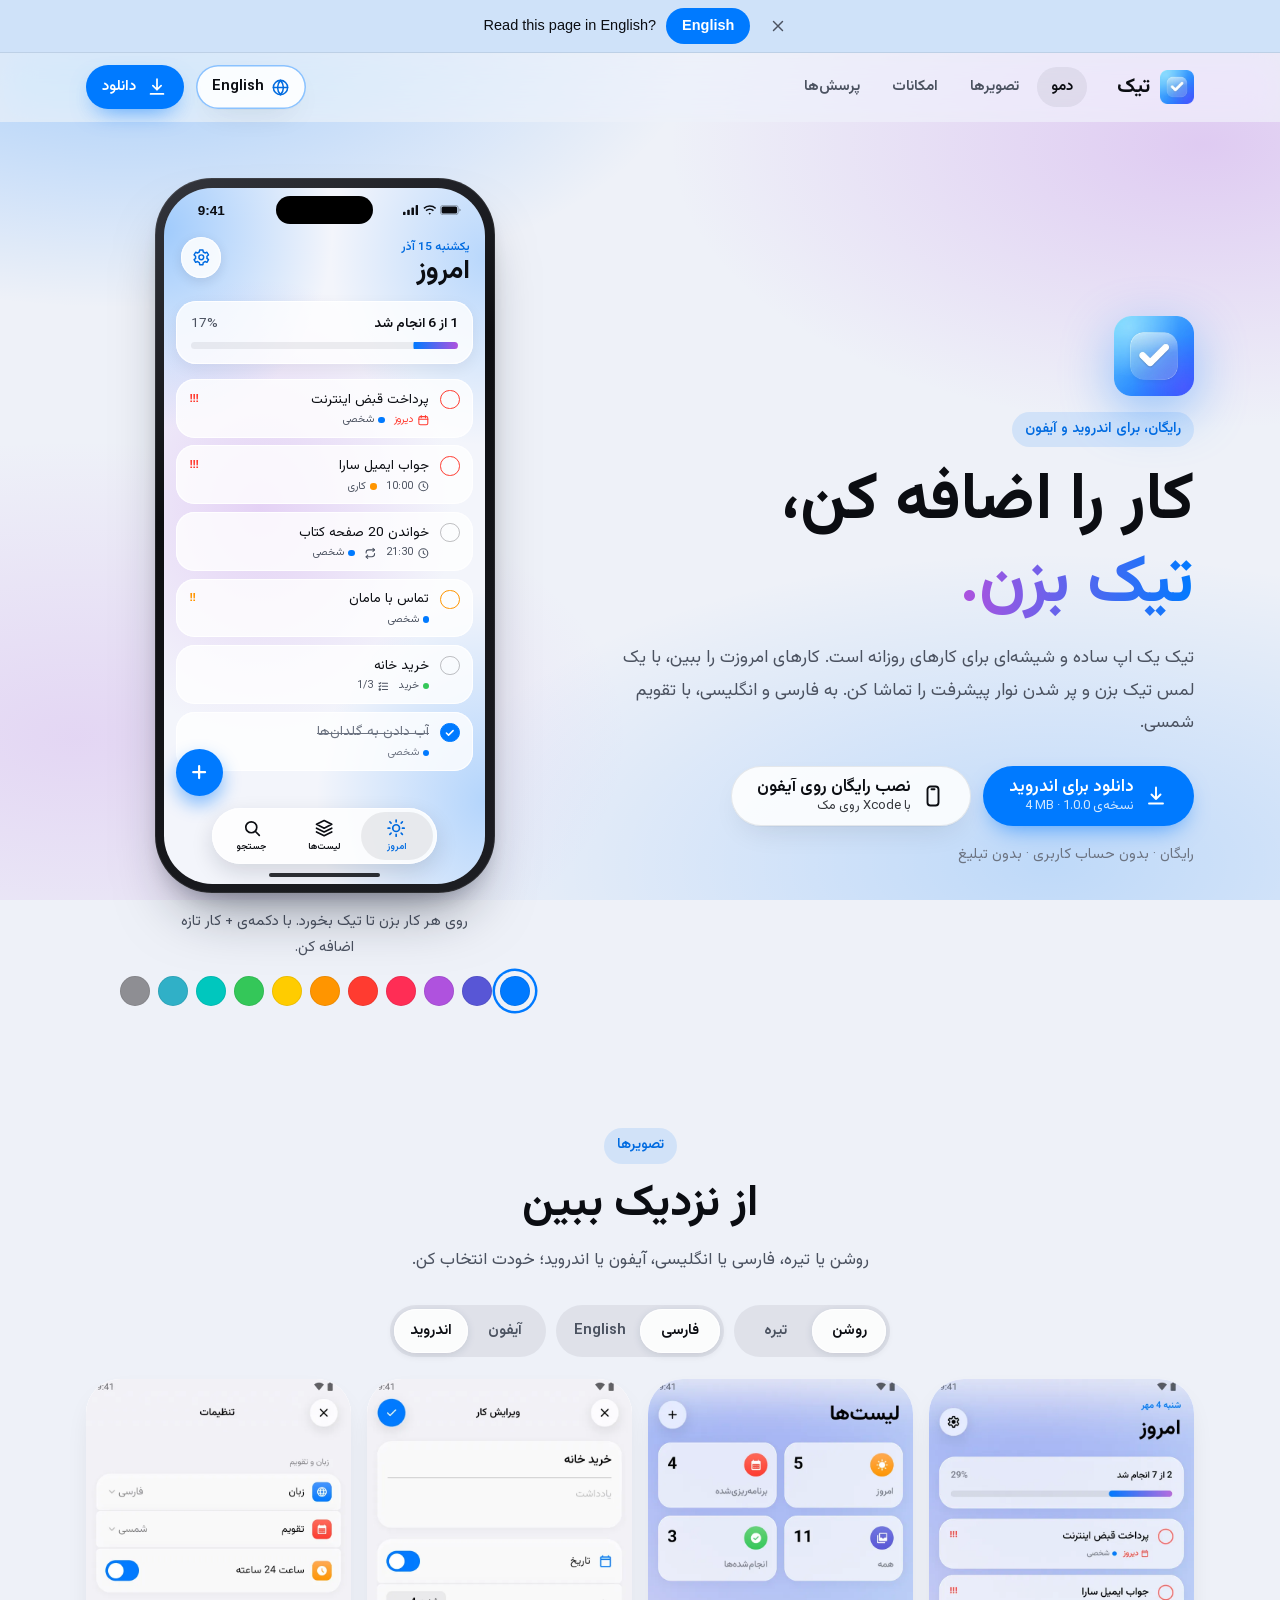
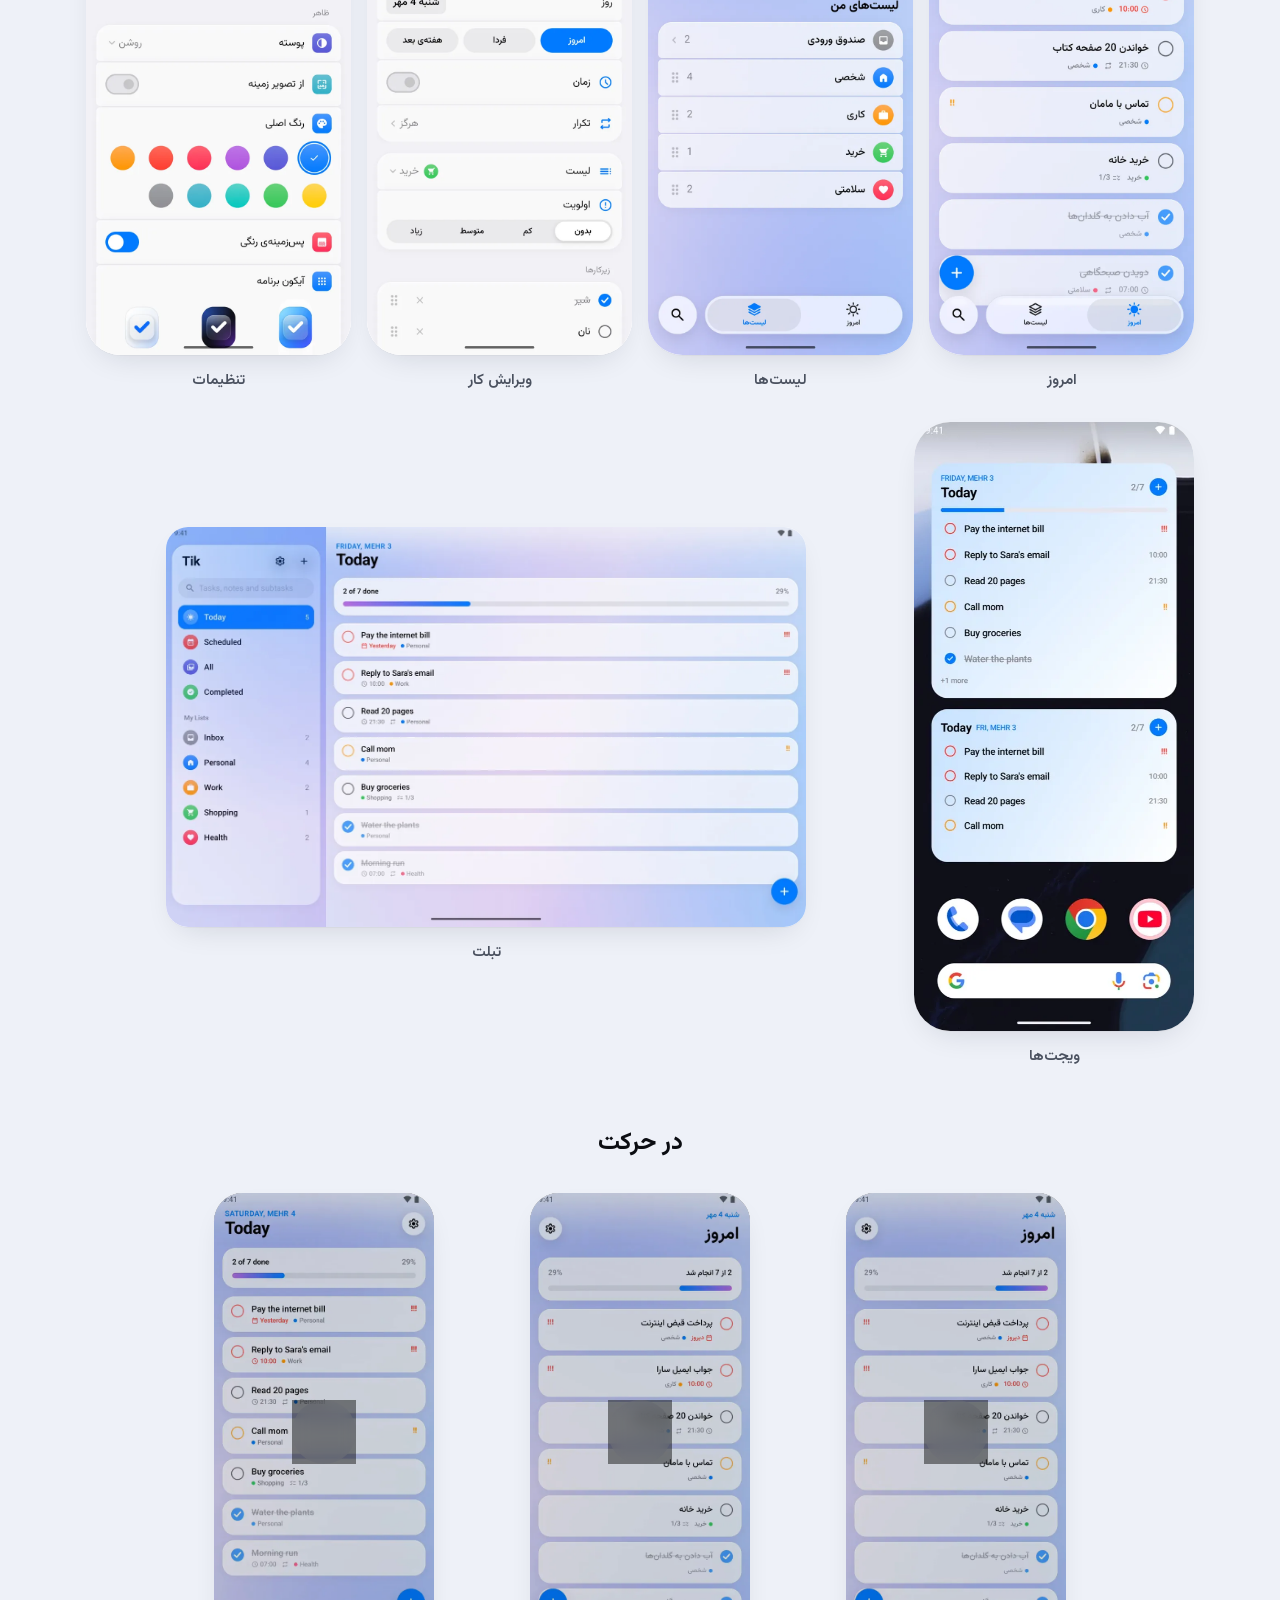
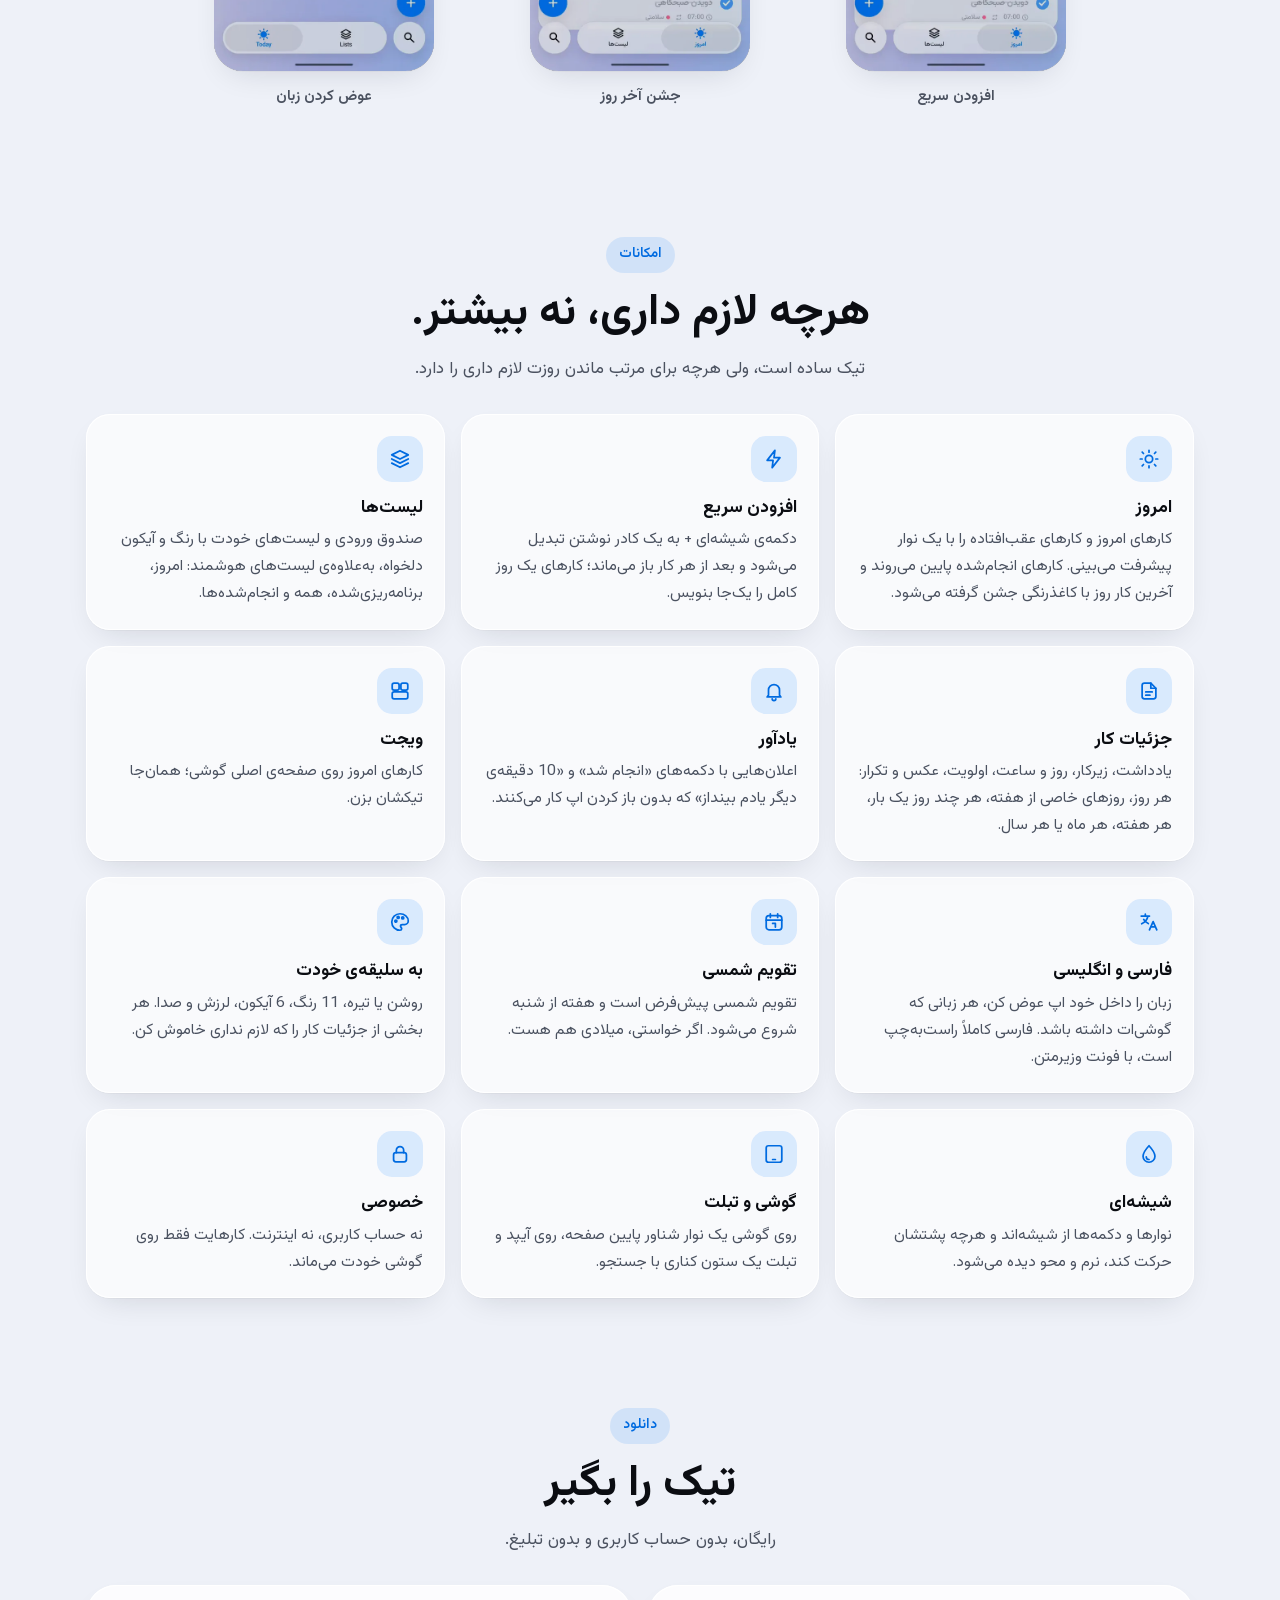
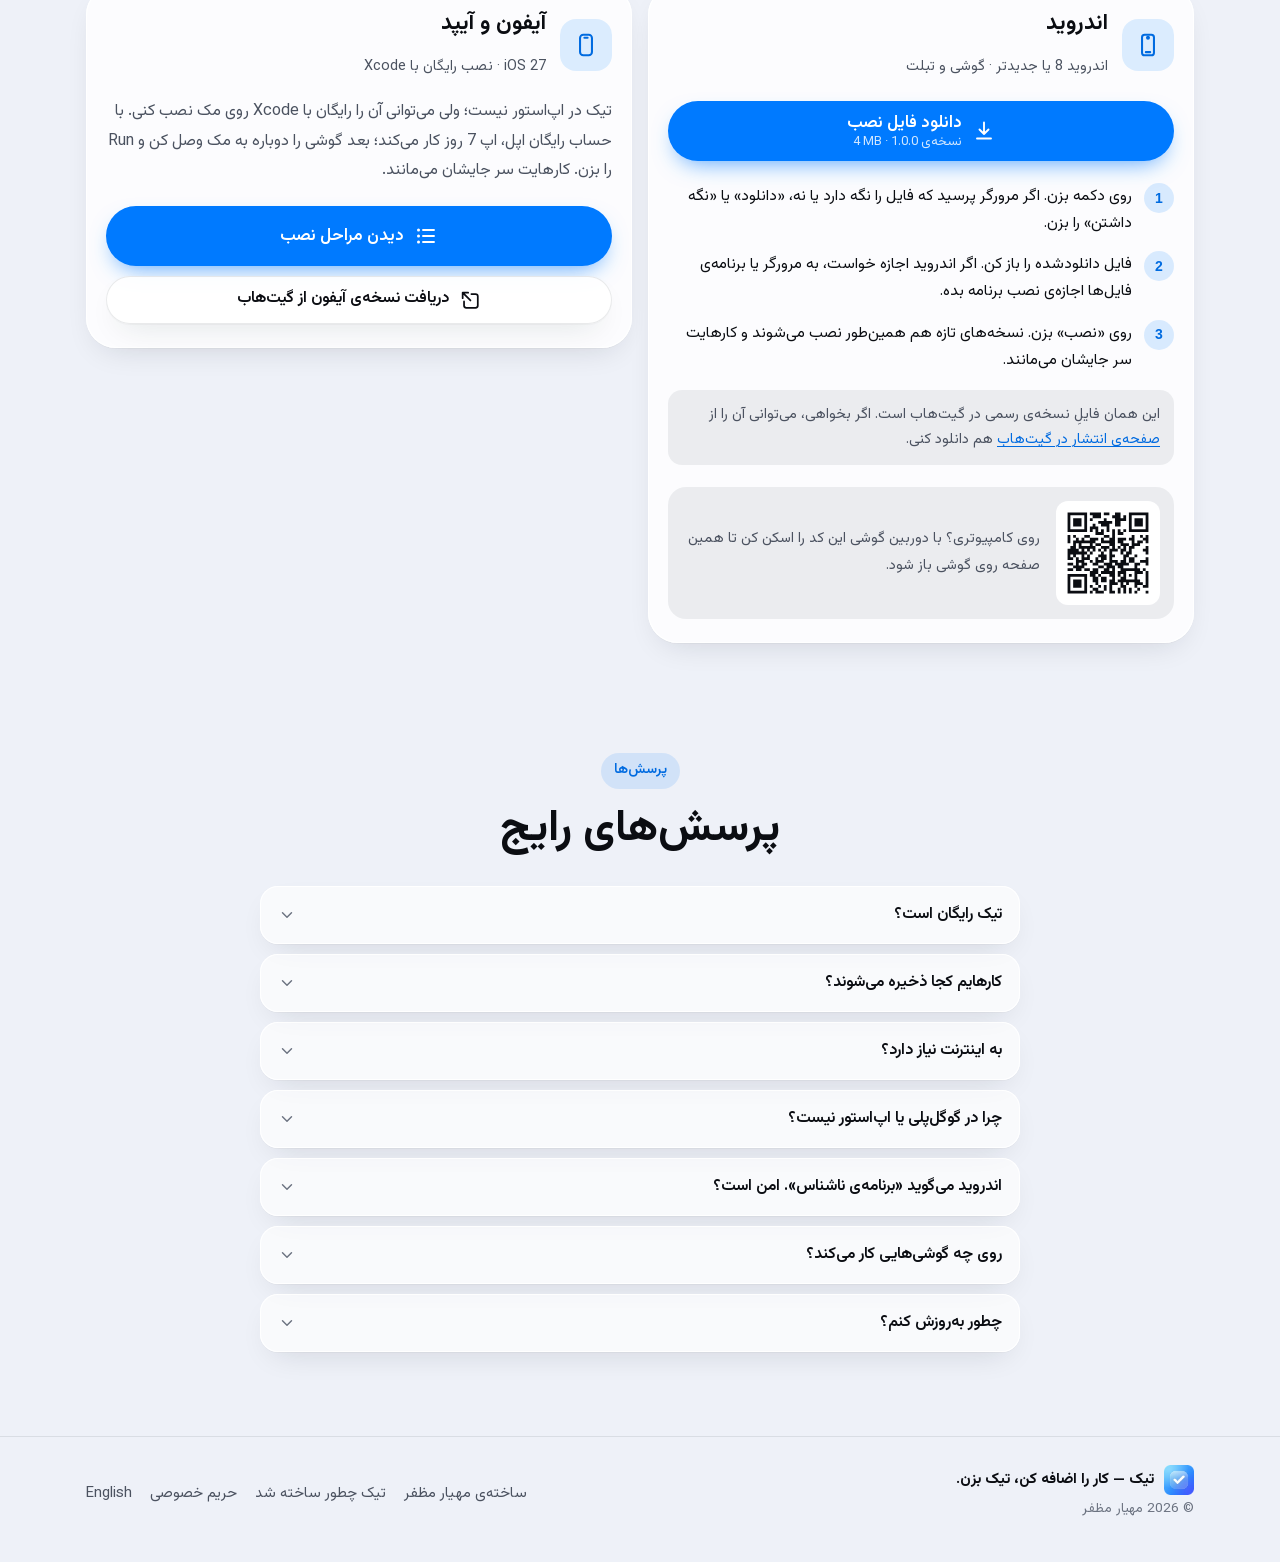
==== commit 6e14bcec: "Simplify the mobile first screen and show screens before features On phones and tablets the bottom b" ====
--- a/index.html
+++ b/index.html
@@ -135,8 +135,8 @@
     <a class="brand" href="#top"><img src="/assets/icons/tik-96.webp" width="34" height="34" alt=""><span>تیک</span></a>
     <nav class="topnav" aria-label="بخش&zwnj;های صفحه">
       <a href="#demo">دمو</a>
+      <a href="#screens">تصویرها</a>
       <a href="#features">امکانات</a>
-      <a href="#screens">تصویرها</a>
       <a href="#faq">پرسش&zwnj;ها</a>
     </nav>
     <span class="topbar__spacer"></span>
@@ -285,28 +285,6 @@
     </div>
   </section>
 
-  <section class="wrap section" id="features" aria-labelledby="features-title">
-    <div class="section__head">
-      <span class="pill">امکانات</span>
-      <h2 id="features-title">هرچه لازم داری، نه بیشتر.</h2>
-      <p>تیک ساده است، ولی هرچه برای مرتب ماندن روزت لازم داری را دارد.</p>
-    </div>
-    <div class="features">
-      <article class="card feature"><span class="feature__icon"><svg class="i"><use href="#i-sun"/></svg></span><h3>امروز</h3><p>کارهای امروز و کارهای عقب&zwnj;افتاده را با یک نوار پیشرفت می&zwnj;بینی. کارهای انجام&zwnj;شده پایین می&zwnj;روند و آخرین کار روز با کاغذرنگی جشن گرفته می&zwnj;شود.</p></article>
-      <article class="card feature"><span class="feature__icon"><svg class="i"><use href="#i-bolt"/></svg></span><h3>افزودن سریع</h3><p>دکمه&zwnj;ی شیشه&zwnj;ای <bdi>+</bdi> به یک کادر نوشتن تبدیل می&zwnj;شود و بعد از هر کار باز می&zwnj;ماند؛ کارهای یک روز کامل را یک&zwnj;جا بنویس.</p></article>
-      <article class="card feature"><span class="feature__icon"><svg class="i"><use href="#i-lists"/></svg></span><h3>لیست&zwnj;ها</h3><p>صندوق ورودی و لیست&zwnj;های خودت با رنگ و آیکون دلخواه، به&zwnj;علاوه&zwnj;ی لیست&zwnj;های هوشمند: امروز، برنامه&zwnj;ریزی&zwnj;شده، همه و انجام&zwnj;شده&zwnj;ها.</p></article>
-      <article class="card feature"><span class="feature__icon"><svg class="i"><use href="#i-note"/></svg></span><h3>جزئیات کار</h3><p>یادداشت، زیرکار، روز و ساعت، اولویت، عکس و تکرار: هر روز، روزهای خاصی از هفته، هر چند روز یک بار، هر هفته، هر ماه یا هر سال.</p></article>
-      <article class="card feature"><span class="feature__icon"><svg class="i"><use href="#i-bell"/></svg></span><h3>یادآور</h3><p>اعلان&zwnj;هایی با دکمه&zwnj;های «انجام شد» و «<bdi>10</bdi> دقیقه&zwnj;ی دیگر یادم بینداز» که بدون باز کردن اپ کار می&zwnj;کنند.</p></article>
-      <article class="card feature"><span class="feature__icon"><svg class="i"><use href="#i-widget"/></svg></span><h3>ویجت</h3><p>کارهای امروز روی صفحه&zwnj;ی اصلی گوشی؛ همان&zwnj;جا تیکشان بزن.</p></article>
-      <article class="card feature"><span class="feature__icon"><svg class="i"><use href="#i-translate"/></svg></span><h3>فارسی و انگلیسی</h3><p>زبان را داخل خود اپ عوض کن، هر زبانی که گوشی&zwnj;ات داشته باشد. فارسی کاملاً راست&zwnj;به&zwnj;چپ است، با فونت وزیرمتن.</p></article>
-      <article class="card feature"><span class="feature__icon"><svg class="i"><use href="#i-shamsi"/></svg></span><h3>تقویم شمسی</h3><p>تقویم شمسی پیش&zwnj;فرض است و هفته از شنبه شروع می&zwnj;شود. اگر خواستی، میلادی هم هست.</p></article>
-      <article class="card feature"><span class="feature__icon"><svg class="i"><use href="#i-palette"/></svg></span><h3>به سلیقه&zwnj;ی خودت</h3><p>روشن یا تیره، <bdi>11</bdi> رنگ، <bdi>6</bdi> آیکون، لرزش و صدا. هر بخشی از جزئیات کار را که لازم نداری خاموش کن.</p></article>
-      <article class="card feature"><span class="feature__icon"><svg class="i"><use href="#i-drop"/></svg></span><h3>شیشه&zwnj;ای</h3><p>نوارها و دکمه&zwnj;ها از شیشه&zwnj;اند و هرچه پشتشان حرکت کند، نرم و محو دیده می&zwnj;شود.</p></article>
-      <article class="card feature"><span class="feature__icon"><svg class="i"><use href="#i-tablet"/></svg></span><h3>گوشی و تبلت</h3><p>روی گوشی یک نوار شناور پایین صفحه، روی آیپد و تبلت یک ستون کناری با جستجو.</p></article>
-      <article class="card feature"><span class="feature__icon"><svg class="i"><use href="#i-lock"/></svg></span><h3>خصوصی</h3><p>نه حساب کاربری، نه اینترنت. کارهایت فقط روی گوشی خودت می&zwnj;ماند.</p></article>
-    </div>
-  </section>
-
   <section class="wrap section" id="screens" aria-labelledby="screens-title">
     <div class="section__head">
       <span class="pill">تصویرها</span>
@@ -358,6 +336,28 @@
       </figure>
     </div>
     <div class="dots" aria-hidden="true" data-dots-videos><span class="is-active"></span><span></span><span></span></div>
+  </section>
+
+  <section class="wrap section" id="features" aria-labelledby="features-title">
+    <div class="section__head">
+      <span class="pill">امکانات</span>
+      <h2 id="features-title">هرچه لازم داری، نه بیشتر.</h2>
+      <p>تیک ساده است، ولی هرچه برای مرتب ماندن روزت لازم داری را دارد.</p>
+    </div>
+    <div class="features">
+      <article class="card feature"><span class="feature__icon"><svg class="i"><use href="#i-sun"/></svg></span><h3>امروز</h3><p>کارهای امروز و کارهای عقب&zwnj;افتاده را با یک نوار پیشرفت می&zwnj;بینی. کارهای انجام&zwnj;شده پایین می&zwnj;روند و آخرین کار روز با کاغذرنگی جشن گرفته می&zwnj;شود.</p></article>
+      <article class="card feature"><span class="feature__icon"><svg class="i"><use href="#i-bolt"/></svg></span><h3>افزودن سریع</h3><p>دکمه&zwnj;ی شیشه&zwnj;ای <bdi>+</bdi> به یک کادر نوشتن تبدیل می&zwnj;شود و بعد از هر کار باز می&zwnj;ماند؛ کارهای یک روز کامل را یک&zwnj;جا بنویس.</p></article>
+      <article class="card feature"><span class="feature__icon"><svg class="i"><use href="#i-lists"/></svg></span><h3>لیست&zwnj;ها</h3><p>صندوق ورودی و لیست&zwnj;های خودت با رنگ و آیکون دلخواه، به&zwnj;علاوه&zwnj;ی لیست&zwnj;های هوشمند: امروز، برنامه&zwnj;ریزی&zwnj;شده، همه و انجام&zwnj;شده&zwnj;ها.</p></article>
+      <article class="card feature"><span class="feature__icon"><svg class="i"><use href="#i-note"/></svg></span><h3>جزئیات کار</h3><p>یادداشت، زیرکار، روز و ساعت، اولویت، عکس و تکرار: هر روز، روزهای خاصی از هفته، هر چند روز یک بار، هر هفته، هر ماه یا هر سال.</p></article>
+      <article class="card feature"><span class="feature__icon"><svg class="i"><use href="#i-bell"/></svg></span><h3>یادآور</h3><p>اعلان&zwnj;هایی با دکمه&zwnj;های «انجام شد» و «<bdi>10</bdi> دقیقه&zwnj;ی دیگر یادم بینداز» که بدون باز کردن اپ کار می&zwnj;کنند.</p></article>
+      <article class="card feature"><span class="feature__icon"><svg class="i"><use href="#i-widget"/></svg></span><h3>ویجت</h3><p>کارهای امروز روی صفحه&zwnj;ی اصلی گوشی؛ همان&zwnj;جا تیکشان بزن.</p></article>
+      <article class="card feature"><span class="feature__icon"><svg class="i"><use href="#i-translate"/></svg></span><h3>فارسی و انگلیسی</h3><p>زبان را داخل خود اپ عوض کن، هر زبانی که گوشی&zwnj;ات داشته باشد. فارسی کاملاً راست&zwnj;به&zwnj;چپ است، با فونت وزیرمتن.</p></article>
+      <article class="card feature"><span class="feature__icon"><svg class="i"><use href="#i-shamsi"/></svg></span><h3>تقویم شمسی</h3><p>تقویم شمسی پیش&zwnj;فرض است و هفته از شنبه شروع می&zwnj;شود. اگر خواستی، میلادی هم هست.</p></article>
+      <article class="card feature"><span class="feature__icon"><svg class="i"><use href="#i-palette"/></svg></span><h3>به سلیقه&zwnj;ی خودت</h3><p>روشن یا تیره، <bdi>11</bdi> رنگ، <bdi>6</bdi> آیکون، لرزش و صدا. هر بخشی از جزئیات کار را که لازم نداری خاموش کن.</p></article>
+      <article class="card feature"><span class="feature__icon"><svg class="i"><use href="#i-drop"/></svg></span><h3>شیشه&zwnj;ای</h3><p>نوارها و دکمه&zwnj;ها از شیشه&zwnj;اند و هرچه پشتشان حرکت کند، نرم و محو دیده می&zwnj;شود.</p></article>
+      <article class="card feature"><span class="feature__icon"><svg class="i"><use href="#i-tablet"/></svg></span><h3>گوشی و تبلت</h3><p>روی گوشی یک نوار شناور پایین صفحه، روی آیپد و تبلت یک ستون کناری با جستجو.</p></article>
+      <article class="card feature"><span class="feature__icon"><svg class="i"><use href="#i-lock"/></svg></span><h3>خصوصی</h3><p>نه حساب کاربری، نه اینترنت. کارهایت فقط روی گوشی خودت می&zwnj;ماند.</p></article>
+    </div>
   </section>
 
   <section class="wrap section" id="download" aria-labelledby="download-title">
@@ -440,8 +440,8 @@
   <div class="tabbar__pill">
     <span class="tabbar__drop" aria-hidden="true"></span>
     <a class="tab is-active" href="#demo" data-tab="demo"><svg class="i"><use href="#i-sun"/></svg><span>دمو</span></a>
+    <a class="tab" href="#screens" data-tab="screens"><svg class="i"><use href="#i-photo"/></svg><span>تصویرها</span></a>
     <a class="tab" href="#features" data-tab="features"><svg class="i"><use href="#i-sparkle"/></svg><span>امکانات</span></a>
-    <a class="tab" href="#screens" data-tab="screens"><svg class="i"><use href="#i-photo"/></svg><span>تصویرها</span></a>
   </div>
   <a class="tabbar__dl" href="#download" data-tab="download"><svg class="i"><use href="#i-download"/></svg><span>دانلود</span></a>
 </nav>
--- a/css/style.css
+++ b/css/style.css
@@ -709,6 +709,11 @@
   .qr { display: flex; }
   .footer__in { grid-template-columns: 1fr auto; align-items: center; }
 }
+@media (max-width: 959px) {
+  /* Phones and tablets have the bottom bar's download button and the download section,
+     so the first screen only shows the intro and the demo. */
+  .hero__cta, .hero .inapp-hint { display: none; }
+}
 @media (max-width: 359px) {
   .tab { min-width: 60px; padding: 0 4px; font-size: 11px; }
   .tabbar__dl { padding: 0 12px; }
